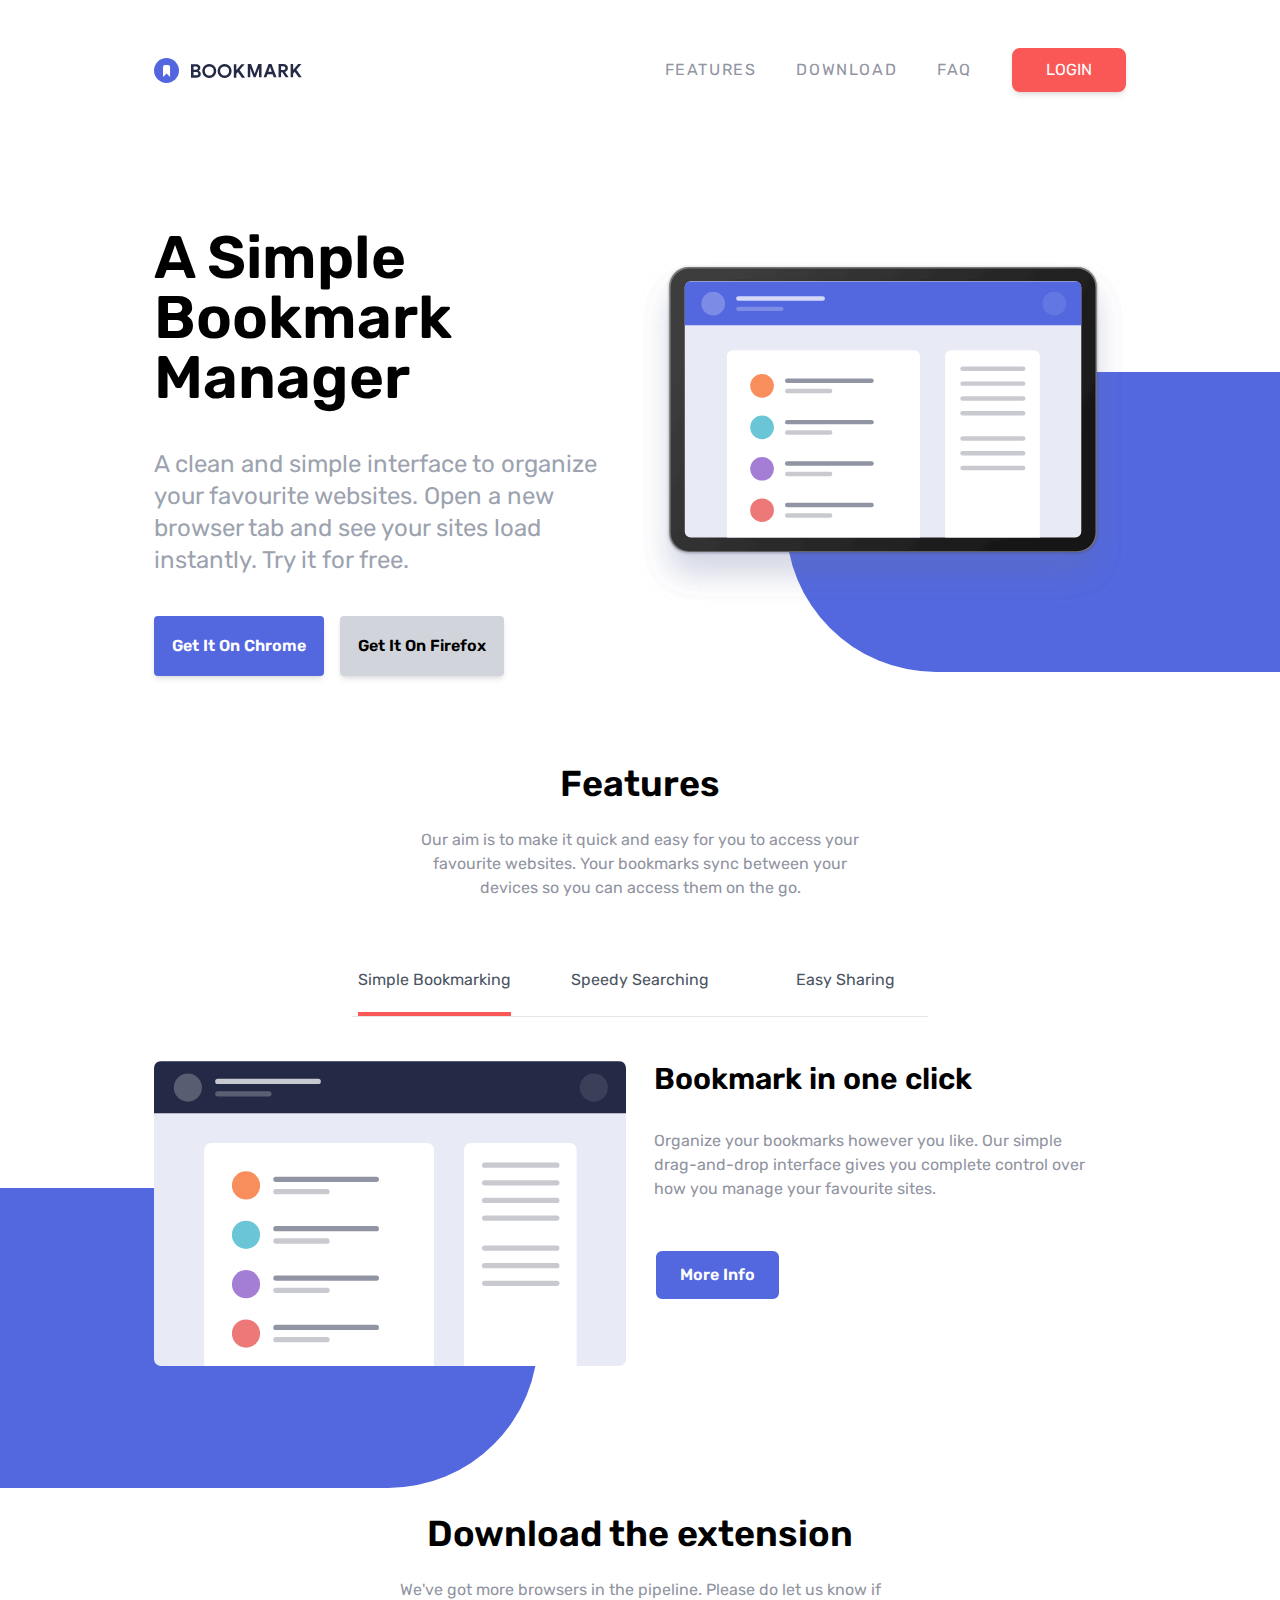
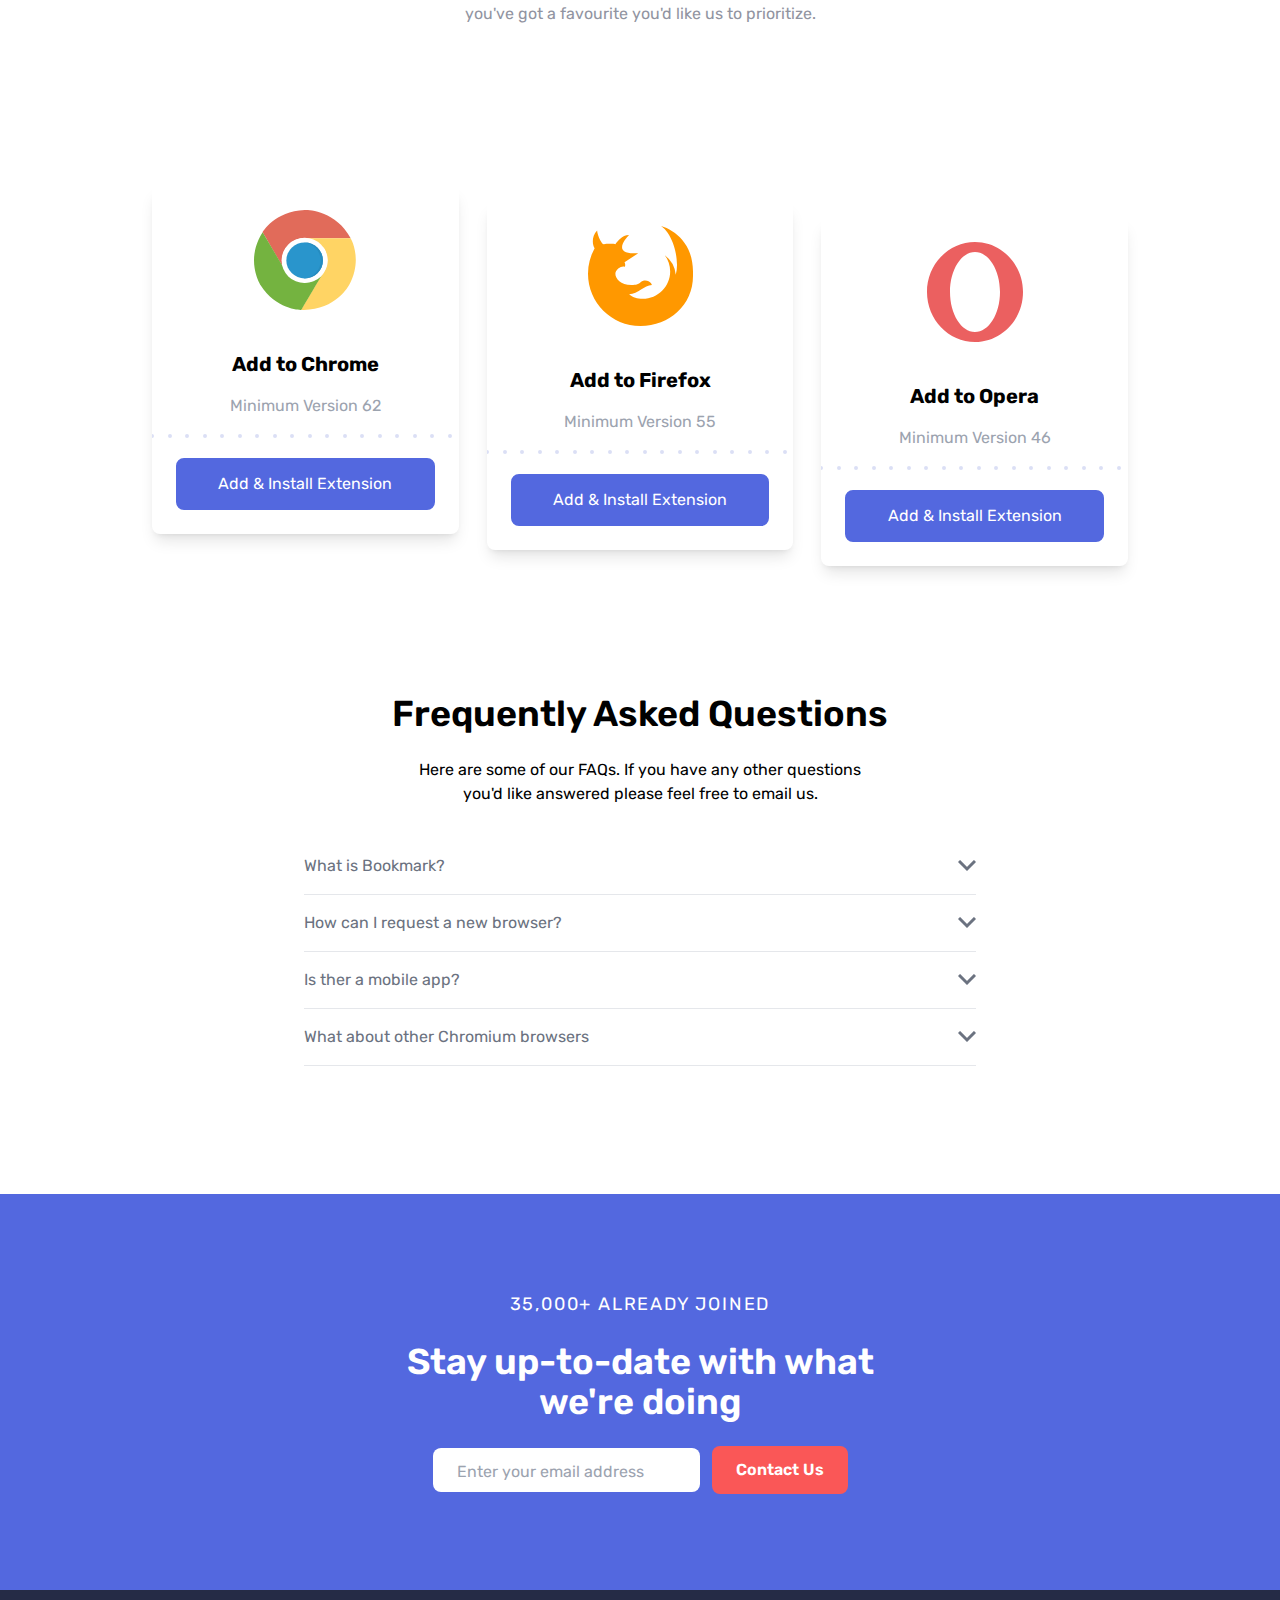
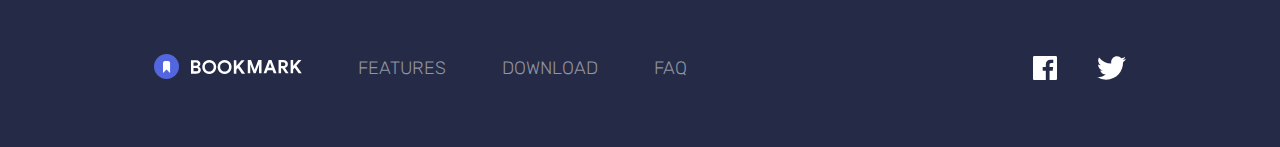
==== index.html @ 9f1658bb "brought in some starter files including images and tailwind config file" ====
<!DOCTYPE html>
<html lang="en" class="scroll-smooth">
  <head>
    <meta charset="UTF-8" />
    <meta http-equiv="X-UA-Compatible" content="IE=edge" />
    <meta name="viewport" content="width=device-width, initial-scale=1.0" />
    <link rel="preconnect" href="https://fonts.googleapis.com" />
    <link rel="preconnect" href="https://fonts.gstatic.com" crossorigin />
    <link
      href="https://fonts.googleapis.com/css2?family=Rubik:wght@400;600;700&display=swap"
      rel="stylesheet"
    />

    <link rel="stylesheet" href="css/style.css" />
    <script src="js/script.js" defer></script>
    <title>Bookmark Website</title>
  </head>
  <body class="overflow-x-hidden">
    <nav class="container relative mx-auto p-6">
      <!-- Flex Container For Nav Items -->
      <div class="flex items-center justify-between space-x-20 my-6">
        <!-- Logo -->
        <div class="z-30">
          <img src="images/logo-bookmark.svg" alt="" id="logo" />
        </div>

        <!-- Menu Items -->
        <div
          class="hidden items-center space-x-10 uppercase text-grayishBlue md:flex"
        >
          <a href="#features" class="tracking-widest hover:text-softRed"
            >Features</a
          >
          <a href="#download" class="tracking-widest hover:text-softRed"
            >Download</a
          >
          <a href="#faq" class="tracking-widest hover:text-softRed">FAQ</a>

          <a
            href="#"
            class="px-8 py-2 text-white bg-softRed border-2 border-softRed rounded-lg shadow-md hover:text-softRed hover:bg-white"
            >Login</a
          >
        </div>
        <!-- Hamburger Button -->
        <button
          id="menu-btn"
          class="z-30 block md:hidden focus:outline-none hamburger"
        >
          <span class="hamburger-top"></span>
          <span class="hamburger-middle"></span>
          <span class="hamburger-bottom"></span>
        </button>
      </div>
      <!-- Mobile Menu -->
      <div
        id="menu"
        class="fixed inset-0 z-20 hidden flex-col items-center self-end w-full h-full m-h-screen px-6 py-1 pt-24 pb-4 tracking-widest text-white uppercase divide-y divide-gray-500 opacity-90 bg-veryDarkBlue"
      >
        <div class="w-full py-3 text-center">
          <a href="#features" class="block hover:text-softRed">Features</a>
        </div>
        <div class="w-full py-3 text-center">
          <a href="#download" class="block hover:text-softRed">Download</a>
        </div>
        <div class="w-full py-3 text-center">
          <a href="#faq" class="block hover:text-softRed">FAQ</a>
        </div>
        <div class="w-full py-3 text-center">
          <a href="#" class="block hover:text-softRed">Login</a>
        </div>
      </div>
    </nav>

    <!-- Hero Section -->
    <section id="hero">
      <!-- Container For Image & Content -->
      <div
        class="container flex flex-col-reverse mx-auto p-6 lg:flex-row lg:mb-0"
      >
        <!-- Content -->
        <div class="flex flex-col space-y-10 lg:mt-16 lg:w-1/2">
          <h1
            class="text-3xl font-semibold text-center lg:text-6xl lg:text-left"
          >
            A Simple Bookmark Manager
          </h1>
          <p
            class="max-w-md mx-auto text-lg text-center text-gray-400 lg:text-2xl lg:text-left lg:mt-0 lg:mx-0"
          >
            A clean and simple interface to organize your favourite websites.
            Open a new browser tab and see your sites load instantly. Try it for
            free.
          </p>

          <!-- Buttons Container -->
          <div
            class="flex items-center justify-center w-full space-x-4 lg:justify-start"
          >
            <a
              href="#"
              class="p-4 text-sm font-semibold text-white bg-softBlue rounded shadow-md border-2 border-softBlue md:text-base hover:bg-white hover:text-softBlue"
              >Get It On Chrome</a
            >
            <a
              href="#"
              class="p-4 text-sm font-semibold text-black bg-gray-300 rounded shadow-md border-2 border-gray-300 md:text-base hover:bg-white hover:text-gray-600"
              >Get It On Firefox</a
            >
          </div>
        </div>

        <!-- Image -->
        <div class="relative mx-auto lg:mx-0 lg:mb-0 lg:w-1/2">
          <div class="bg-hero"></div>
          <img
            src="images/illustration-hero.svg"
            alt=""
            class="relative z-10 lg:top-24 xl:top-0 overflow-x-visible"
          />
        </div>
      </div>
    </section>

    <!-- Features Heading -->
    <section id="features">
      <div class="container mx-auto mt-16 px-6">
        <h2 class="mb-6 text-4xl font-semibold text-center">Features</h2>
        <p class="max-w-md mx-auto text-center text-grayishBlue">
          Our aim is to make it quick and easy for you to access your favourite
          websites. Your bookmarks sync between your devices so you can access
          them on the go.
        </p>
      </div>
    </section>

    <!-- Features Tabs -->
    <section id="tabs">
      <!-- Tabs/Panels Container -->
      <div class="container relative mx-auto my-6 mb-32 mt-12 px-6">
        <div class="bg-tabs"></div>
        <!-- Tabs Flex Container -->
        <div
          class="flex flex-col justify-center max-w-xl mx-auto mb-6 border-b md:space-x-10 md:flex-row"
        >
          <!-- Tab 1 -->
          <div
            class="flex justify-center text-center cursor-pointer text-gray-600 border-b md:border-b-0 hover:text-softRed md:w-1/3 tab"
            data-target="panel-1"
          >
            <div class="py-5 border-b-4 border-softRed" data-target="panel-1">
              Simple Bookmarking
            </div>
          </div>

          <!-- Tab 2 -->
          <div
            class="flex justify-center text-center cursor-pointer text-gray-600 border-b md:border-b-0 hover:text-softRed md:w-1/3 tab"
            data-target="panel-2"
          >
            <div class="py-5" data-target="panel-2">Speedy Searching</div>
          </div>

          <!-- Tab 3 -->
          <div
            class="flex justify-center text-center cursor-pointer text-gray-600 border-b md:border-b-0 hover:text-softRed md:w-1/3 tab"
            data-target="panel-3"
          >
            <div class="py-5" data-target="panel-3">Easy Sharing</div>
          </div>
        </div>

        <!-- Tab Panels -->
        <div id="panels" class="container mx-auto">
          <!-- Panel 1 -->
          <div
            class="flex flex-col py-5 md:flex-row md:space-x-7 panel panel-1"
          >
            <!-- Panel Image -->
            <div class="flex justify-center md:w-1/2">
              <img
                src="images/illustration-features-tab-1.svg"
                alt=""
                class="relative z-10"
              />
            </div>
            <!-- Panel Content -->
            <div class="flex flex-col space-y-8 md:w-1/2">
              <h3
                class="mt-32 text-3xl font-semibold text-center md:mt-0 md:text-left"
              >
                Bookmark in one click
              </h3>
              <p class="max-w-md text-center text-grayishBlue md:text-left">
                Organize your bookmarks however you like. Our simple
                drag-and-drop interface gives you complete control over how you
                manage your favourite sites.
              </p>
              <div class="mx-auto md:mx-0">
                <a
                  href="#"
                  class="px-6 py-3 mt-4 font-semibold text-white border-2 border-white rounded-lg md:inline-flex bg-softBlue hover:bg-white hover:text-softBlue hover:border-softBlue hover:border-2"
                  >More Info</a
                >
              </div>
            </div>
          </div>

          <!-- Panel 2 -->
          <div
            class="flex flex-col hidden py-5 md:flex-row md:space-x-7 panel panel-2"
          >
            <!-- Panel Image -->
            <div class="flex justify-center md:w-1/2">
              <img
                src="images/illustration-features-tab-2.svg"
                alt=""
                class="relative z-10"
              />
            </div>
            <!-- Panel Content -->
            <div class="flex flex-col space-y-8 md:w-1/2">
              <h3
                class="mt-14 text-3xl font-semibold text-center md:mt-0 md:text-left"
              >
                Intelligent search
              </h3>
              <p class="max-w-md text-center text-grayishBlue md:text-left">
                Our powerful search feature will help you find saved sites in no
                time at all. No need to trawl through all of your bookmarks.
              </p>
              <div class="mx-auto md:mx-0">
                <a
                  href="#"
                  class="px-6 py-3 mt-4 font-semibold text-white border-2 border-white rounded-lg md:inline-flex bg-softBlue hover:bg-white hover:text-softBlue hover:border-softBlue hover:border-2"
                  >More Info</a
                >
              </div>
            </div>
          </div>

          <!-- Panel 3 -->
          <div
            class="flex flex-col hidden py-5 md:flex-row md:space-x-7 panel panel-3"
          >
            <!-- Panel Image -->
            <div class="flex justify-center md:w-1/2">
              <img
                src="images/illustration-features-tab-3.svg"
                alt=""
                class="relative z-10"
              />
            </div>
            <!-- Panel Content -->
            <div class="flex flex-col space-y-8 md:w-1/2">
              <h3
                class="mt-14 text-3xl font-semibold text-center md:mt-0 md:text-left"
              >
                Share your bookmarks
              </h3>
              <p class="max-w-md text-center text-grayishBlue md:text-left">
                Easily share your bookmarks and collections with others. Create
                a shareable a link that you can send at the click of a button.
              </p>
              <div class="mx-auto md:mx-0">
                <a
                  href="#"
                  class="px-6 py-3 mt-4 font-semibold text-white border-2 border-white rounded-lg md:inline-flex bg-softBlue hover:bg-white hover:text-softBlue hover:border-softBlue hover:border-2"
                  >More Info</a
                >
              </div>
            </div>
          </div>
        </div>
      </div>
    </section>

    <!-- Download Heading -->
    <section id="download">
      <div class="container mx-auto px-6">
        <h2 class="mb-6 text-3xl font-semibold text-center md:text-4xl">
          Download the extension
        </h2>
        <p class="max-w-lg mx-auto text-center text-grayishBlue">
          We've got more browsers in the pipeline. Please do let us know if
          you've got a favourite you'd like us to prioritize.
        </p>
      </div>
    </section>

    <!-- Download Boxes -->
    <section id="download-boxes" class="py-32">
      <!-- Boxes Container -->
      <div
        class="relative flex flex-col items-center max-w-5xl mx-auto space-y-10 px-10 md:px-6 md:space-y-0 md:space-x-7 md:flex-row"
      >
        <!-- Box 1 -->
        <div
          class="flex flex-col w-full py-6 space-y-4 text-center rounded-lg shadow-lg md:w-1/3"
        >
          <!-- Image -->
          <div class="flex justify-center">
            <img src="images/logo-chrome.svg" alt="" />
          </div>
          <!-- Text -->
          <h5 class="pt-6 text-xl font-bold">Add to Chrome</h5>
          <p class="text-gray-400">Minimum Version 62</p>

          <!-- Dots -->
          <div class="bg-dots bg-repeat-x px-6 pt-6 capitalize">
            <a
              href="#"
              class="block w-full py-3 text-white duration-200 border-2 rounded-lg bg-softBlue hover:text-softBlue hover:bg-white border-softBlue"
              >Add & Install Extension</a
            >
          </div>
        </div>

        <!-- Box 2 -->
        <div class="w-full md:w-1/3">
          <div
            class="flex flex-col w-full py-6 space-y-4 text-center rounded-lg shadow-lg md:mt-8"
          >
            <!-- Image -->
            <div class="flex justify-center">
              <img src="images/logo-firefox.svg" alt="" />
            </div>
            <!-- Text -->
            <h5 class="pt-6 text-xl font-bold">Add to Firefox</h5>
            <p class="text-gray-400">Minimum Version 55</p>

            <!-- Dots -->
            <div class="bg-dots bg-repeat-x px-6 pt-6 capitalize">
              <a
                href="#"
                class="block w-full py-3 text-white duration-200 border-2 rounded-lg bg-softBlue hover:text-softBlue hover:bg-white border-softBlue"
                >Add & Install Extension</a
              >
            </div>
          </div>
        </div>

        <!-- Box 3 -->
        <div class="w-full md:w-1/3">
          <div
            class="flex flex-col w-full py-6 space-y-4 text-center rounded-lg shadow-lg md:mt-16"
          >
            <!-- Image -->
            <div class="flex justify-center">
              <img src="images/logo-opera.svg" alt="" />
            </div>
            <!-- Text -->
            <h5 class="pt-6 text-xl font-bold">Add to Opera</h5>
            <p class="text-gray-400">Minimum Version 46</p>

            <!-- Dots -->
            <div class="bg-dots bg-repeat-x px-6 pt-6 capitalize">
              <a
                href="#"
                class="block w-full py-3 text-white duration-200 border-2 rounded-lg bg-softBlue hover:text-softBlue hover:bg-white border-softBlue"
                >Add & Install Extension</a
              >
            </div>
          </div>
        </div>
      </div>
    </section>

    <!-- FAQ Heading -->
    <section id="faq">
      <div class="container mx-auto">
        <h2 class="mb-6 text-3xl font-semibold text-center md:text-4xl">
          Frequently Asked Questions
        </h2>
        <p class="max-w-lg px-6 mx-auto text-center text-graishBlue">
          Here are some of our FAQs. If you have any other questions you'd like
          answered please feel free to email us.
        </p>
      </div>
    </section>

    <!-- FAQ Accordion -->
    <section id="faq-accordion">
      <!-- Main Container -->
      <div class="container mx-auto px-6 mb-32">
        <!-- Accordion Container -->
        <div class="max-w-2xl m-8 mx-auto overflow-hidden">
          <!-- Tab 1 -->
          <div class="py-1 border-b outline-none group" tabindex="1">
            <!-- Tab Flex Container -->
            <div
              class="flex items-center justify-between py-3 text-gray-500 transition duration-500 cursor-pointer group ease"
            >
              <!-- Tab Title -->
              <div
                class="transition duration-500 ease group-hover:text-red-500"
              >
                What is Bookmark?
              </div>
              <!-- Arrow -->
              <div
                class="transition duration-500 ease group-focus:-rotate-180 group-focus:text-red-500"
              >
                <svg xmlns="http://www.w3.org/2000/svg" width="18" height="12">
                  <path
                    fill="none"
                    stroke="currentColor"
                    stroke-width="3"
                    d="M1 1l8 8 8-8"
                  />
                </svg>
              </div>
            </div>

            <!-- Tab Inner Content -->
            <div
              class="overflow-hidden transition duration-500 group-focus:max-h-screen max-h-0 ease"
            >
              <p class="py-2 text-justify text-gray-400">
                Lorem ipsum dolor sit amet consectetur adipisicing elit. Fugiat,
                repellat amet doloribus consequuntur eos similique provident
                tempora voluptates iure quia fuga dicta voluptatibus culpa
                mollitia recusandae delectus id suscipit labore?
              </p>
            </div>
          </div>

          <!-- Tab 2 -->
          <div class="py-1 border-b outline-none group" tabindex="2">
            <!-- Tab Flex Container -->
            <div
              class="flex items-center justify-between py-3 text-gray-500 transition duration-500 cursor-pointer group ease"
            >
              <!-- Tab Title -->
              <div
                class="transition duration-500 ease group-hover:text-red-500"
              >
                How can I request a new browser?
              </div>
              <!-- Arrow -->
              <div
                class="transition duration-500 ease group-focus:-rotate-180 group-focus:text-red-500"
              >
                <svg xmlns="http://www.w3.org/2000/svg" width="18" height="12">
                  <path
                    fill="none"
                    stroke="currentColor"
                    stroke-width="3"
                    d="M1 1l8 8 8-8"
                  />
                </svg>
              </div>
            </div>

            <!-- Tab Inner Content -->
            <div
              class="overflow-hidden transition duration-500 group-focus:max-h-screen max-h-0 ease"
            >
              <p class="py-2 text-justify text-gray-400">
                Lorem ipsum dolor sit amet consectetur adipisicing elit. Fugiat,
                repellat amet doloribus consequuntur eos similique provident
                tempora voluptates iure quia fuga dicta voluptatibus culpa
                mollitia recusandae delectus id suscipit labore?
              </p>
            </div>
          </div>

          <!-- Tab 3 -->
          <div class="py-1 border-b outline-none group" tabindex="3">
            <!-- Tab Flex Container -->
            <div
              class="flex items-center justify-between py-3 text-gray-500 transition duration-500 cursor-pointer group ease"
            >
              <!-- Tab Title -->
              <div
                class="transition duration-500 ease group-hover:text-red-500"
              >
                Is ther a mobile app?
              </div>
              <!-- Arrow -->
              <div
                class="transition duration-500 ease group-focus:-rotate-180 group-focus:text-red-500"
              >
                <svg xmlns="http://www.w3.org/2000/svg" width="18" height="12">
                  <path
                    fill="none"
                    stroke="currentColor"
                    stroke-width="3"
                    d="M1 1l8 8 8-8"
                  />
                </svg>
              </div>
            </div>

            <!-- Tab Inner Content -->
            <div
              class="overflow-hidden transition duration-500 group-focus:max-h-screen max-h-0 ease"
            >
              <p class="py-2 text-justify text-gray-400">
                Lorem ipsum dolor sit amet consectetur adipisicing elit. Fugiat,
                repellat amet doloribus consequuntur eos similique provident
                tempora voluptates iure quia fuga dicta voluptatibus culpa
                mollitia recusandae delectus id suscipit labore?
              </p>
            </div>
          </div>

          <!-- Tab 4 -->
          <div class="py-1 border-b outline-none group" tabindex="4">
            <!-- Tab Flex Container -->
            <div
              class="flex items-center justify-between py-3 text-gray-500 transition duration-500 cursor-pointer group ease"
            >
              <!-- Tab Title -->
              <div
                class="transition duration-500 ease group-hover:text-red-500"
              >
                What about other Chromium browsers
              </div>
              <!-- Arrow -->
              <div
                class="transition duration-500 ease group-focus:-rotate-180 group-focus:text-red-500"
              >
                <svg xmlns="http://www.w3.org/2000/svg" width="18" height="12">
                  <path
                    fill="none"
                    stroke="currentColor"
                    stroke-width="3"
                    d="M1 1l8 8 8-8"
                  />
                </svg>
              </div>
            </div>

            <!-- Tab Inner Content -->
            <div
              class="overflow-hidden transition duration-500 group-focus:max-h-screen max-h-0 ease"
            >
              <p class="py-2 text-justify text-gray-400">
                Lorem ipsum dolor sit amet consectetur adipisicing elit. Fugiat,
                repellat amet doloribus consequuntur eos similique provident
                tempora voluptates iure quia fuga dicta voluptatibus culpa
                mollitia recusandae delectus id suscipit labore?
              </p>
            </div>
          </div>
        </div>
      </div>
    </section>

    <!-- Newsletter Section -->
    <section id="newsletter" class="bg-softBlue">
      <!-- Main Container -->
      <div class="max-w-lg mx-auto py-24">
        <p
          class="mb-6 text-lg tracking-widest text-center text-white uppercase"
        >
          35,000+ Already Joined
        </p>
        <h2
          class="px-3 mb-6 text-3xl font-semibold text-center text-white md:text-4xl"
        >
          Stay up-to-date with what we're doing
        </h2>

        <!-- Form -->
        <form
          class="flex flex-col items-start justify-center max-w-2xl mx-auto space-y-6 text-base px-6 md:flex-row md:space-y-0 md:space-x-4 md:px-0"
        >
          <!-- Input & Button Container -->
          <div
            class="flex flex-col justify-between items-center mx-auto md:flex-row md:mx-0"
          >
            <input
              type="text"
              class="flex-1 px-6 pt-3 pb-2 mb-4 rounded-lg border-1 border-white focus:outline-none md:mr-3 md:mb-0"
              placeholder="Enter your email address"
            />

            <input
              type="submit"
              class="inline-flex px-6 py-3 font-semibold text-center text-white duration-200 transform rounded-lg cursor-pointer focus:outline-none bg-softRed hover:opacity-90"
              value="Contact Us"
            />
          </div>
        </form>
      </div>
    </section>

    <!-- Footer -->
    <footer class="py-16 bg-veryDarkBlue">
      <!-- Footer Flex Container -->
      <div
        class="container flex flex-col items-center justify-between mx-auto space-y-16 px-6 md:flex-row md:space-y-0"
      >
        <!-- Logo/Menu Container -->
        <div
          class="flex flex-col items-center justify-between space-y-8 text-lg font-light md:flex-row md:space-y-0 md:space-x-14 text-grayishBlue"
        >
          <img src="images/logo-bookmark-footer.svg" alt="" class="mb-1" />

          <a href="#features" class="uppercase hover:text-softRed">Features</a>
          <a href="#download" class="uppercase hover:text-softRed">Download</a>
          <a href="#faq" class="uppercase hover:text-softRed">FAQ</a>
        </div>

        <!-- Social Container -->
        <div class="flex space-x-10">
          <a href="#">
            <img src="images/icon-facebook.svg" alt="" class="h-6 ficon" />
          </a>
          <a href="#">
            <img src="images/icon-twitter.svg" alt="" class="h-6 ficon" />
          </a>
        </div>
      </div>
    </footer>
  </body>
</html>
---- css/style.css ----
/*
! tailwindcss v3.0.24 | MIT License | https://tailwindcss.com
*/

/*
1. Prevent padding and border from affecting element width. (https://github.com/mozdevs/cssremedy/issues/4)
2. Allow adding a border to an element by just adding a border-width. (https://github.com/tailwindcss/tailwindcss/pull/116)
*/

*,
::before,
::after {
  box-sizing: border-box;
  /* 1 */
  border-width: 0;
  /* 2 */
  border-style: solid;
  /* 2 */
  border-color: #e5e7eb;
  /* 2 */
}

::before,
::after {
  --tw-content: '';
}

/*
1. Use a consistent sensible line-height in all browsers.
2. Prevent adjustments of font size after orientation changes in iOS.
3. Use a more readable tab size.
4. Use the user's configured `sans` font-family by default.
*/

html {
  line-height: 1.5;
  /* 1 */
  -webkit-text-size-adjust: 100%;
  /* 2 */
  -moz-tab-size: 4;
  /* 3 */
  -o-tab-size: 4;
     tab-size: 4;
  /* 3 */
  font-family: Rubik, sans-serif;
  /* 4 */
}

/*
1. Remove the margin in all browsers.
2. Inherit line-height from `html` so users can set them as a class directly on the `html` element.
*/

body {
  margin: 0;
  /* 1 */
  line-height: inherit;
  /* 2 */
}

/*
1. Add the correct height in Firefox.
2. Correct the inheritance of border color in Firefox. (https://bugzilla.mozilla.org/show_bug.cgi?id=190655)
3. Ensure horizontal rules are visible by default.
*/

hr {
  height: 0;
  /* 1 */
  color: inherit;
  /* 2 */
  border-top-width: 1px;
  /* 3 */
}

/*
Add the correct text decoration in Chrome, Edge, and Safari.
*/

abbr:where([title]) {
  -webkit-text-decoration: underline dotted;
          text-decoration: underline dotted;
}

/*
Remove the default font size and weight for headings.
*/

h1,
h2,
h3,
h4,
h5,
h6 {
  font-size: inherit;
  font-weight: inherit;
}

/*
Reset links to optimize for opt-in styling instead of opt-out.
*/

a {
  color: inherit;
  text-decoration: inherit;
}

/*
Add the correct font weight in Edge and Safari.
*/

b,
strong {
  font-weight: bolder;
}

/*
1. Use the user's configured `mono` font family by default.
2. Correct the odd `em` font sizing in all browsers.
*/

code,
kbd,
samp,
pre {
  font-family: ui-monospace, SFMono-Regular, Menlo, Monaco, Consolas, "Liberation Mono", "Courier New", monospace;
  /* 1 */
  font-size: 1em;
  /* 2 */
}

/*
Add the correct font size in all browsers.
*/

small {
  font-size: 80%;
}

/*
Prevent `sub` and `sup` elements from affecting the line height in all browsers.
*/

sub,
sup {
  font-size: 75%;
  line-height: 0;
  position: relative;
  vertical-align: baseline;
}

sub {
  bottom: -0.25em;
}

sup {
  top: -0.5em;
}

/*
1. Remove text indentation from table contents in Chrome and Safari. (https://bugs.chromium.org/p/chromium/issues/detail?id=999088, https://bugs.webkit.org/show_bug.cgi?id=201297)
2. Correct table border color inheritance in all Chrome and Safari. (https://bugs.chromium.org/p/chromium/issues/detail?id=935729, https://bugs.webkit.org/show_bug.cgi?id=195016)
3. Remove gaps between table borders by default.
*/

table {
  text-indent: 0;
  /* 1 */
  border-color: inherit;
  /* 2 */
  border-collapse: collapse;
  /* 3 */
}

/*
1. Change the font styles in all browsers.
2. Remove the margin in Firefox and Safari.
3. Remove default padding in all browsers.
*/

button,
input,
optgroup,
select,
textarea {
  font-family: inherit;
  /* 1 */
  font-size: 100%;
  /* 1 */
  line-height: inherit;
  /* 1 */
  color: inherit;
  /* 1 */
  margin: 0;
  /* 2 */
  padding: 0;
  /* 3 */
}

/*
Remove the inheritance of text transform in Edge and Firefox.
*/

button,
select {
  text-transform: none;
}

/*
1. Correct the inability to style clickable types in iOS and Safari.
2. Remove default button styles.
*/

button,
[type='button'],
[type='reset'],
[type='submit'] {
  -webkit-appearance: button;
  /* 1 */
  background-color: transparent;
  /* 2 */
  background-image: none;
  /* 2 */
}

/*
Use the modern Firefox focus style for all focusable elements.
*/

:-moz-focusring {
  outline: auto;
}

/*
Remove the additional `:invalid` styles in Firefox. (https://github.com/mozilla/gecko-dev/blob/2f9eacd9d3d995c937b4251a5557d95d494c9be1/layout/style/res/forms.css#L728-L737)
*/

:-moz-ui-invalid {
  box-shadow: none;
}

/*
Add the correct vertical alignment in Chrome and Firefox.
*/

progress {
  vertical-align: baseline;
}

/*
Correct the cursor style of increment and decrement buttons in Safari.
*/

::-webkit-inner-spin-button,
::-webkit-outer-spin-button {
  height: auto;
}

/*
1. Correct the odd appearance in Chrome and Safari.
2. Correct the outline style in Safari.
*/

[type='search'] {
  -webkit-appearance: textfield;
  /* 1 */
  outline-offset: -2px;
  /* 2 */
}

/*
Remove the inner padding in Chrome and Safari on macOS.
*/

::-webkit-search-decoration {
  -webkit-appearance: none;
}

/*
1. Correct the inability to style clickable types in iOS and Safari.
2. Change font properties to `inherit` in Safari.
*/

::-webkit-file-upload-button {
  -webkit-appearance: button;
  /* 1 */
  font: inherit;
  /* 2 */
}

/*
Add the correct display in Chrome and Safari.
*/

summary {
  display: list-item;
}

/*
Removes the default spacing and border for appropriate elements.
*/

blockquote,
dl,
dd,
h1,
h2,
h3,
h4,
h5,
h6,
hr,
figure,
p,
pre {
  margin: 0;
}

fieldset {
  margin: 0;
  padding: 0;
}

legend {
  padding: 0;
}

ol,
ul,
menu {
  list-style: none;
  margin: 0;
  padding: 0;
}

/*
Prevent resizing textareas horizontally by default.
*/

textarea {
  resize: vertical;
}

/*
1. Reset the default placeholder opacity in Firefox. (https://github.com/tailwindlabs/tailwindcss/issues/3300)
2. Set the default placeholder color to the user's configured gray 400 color.
*/

input::-moz-placeholder, textarea::-moz-placeholder {
  opacity: 1;
  /* 1 */
  color: #9ca3af;
  /* 2 */
}

input:-ms-input-placeholder, textarea:-ms-input-placeholder {
  opacity: 1;
  /* 1 */
  color: #9ca3af;
  /* 2 */
}

input::placeholder,
textarea::placeholder {
  opacity: 1;
  /* 1 */
  color: #9ca3af;
  /* 2 */
}

/*
Set the default cursor for buttons.
*/

button,
[role="button"] {
  cursor: pointer;
}

/*
Make sure disabled buttons don't get the pointer cursor.
*/

:disabled {
  cursor: default;
}

/*
1. Make replaced elements `display: block` by default. (https://github.com/mozdevs/cssremedy/issues/14)
2. Add `vertical-align: middle` to align replaced elements more sensibly by default. (https://github.com/jensimmons/cssremedy/issues/14#issuecomment-634934210)
   This can trigger a poorly considered lint error in some tools but is included by design.
*/

img,
svg,
video,
canvas,
audio,
iframe,
embed,
object {
  display: block;
  /* 1 */
  vertical-align: middle;
  /* 2 */
}

/*
Constrain images and videos to the parent width and preserve their intrinsic aspect ratio. (https://github.com/mozdevs/cssremedy/issues/14)
*/

img,
video {
  max-width: 100%;
  height: auto;
}

/*
Ensure the default browser behavior of the `hidden` attribute.
*/

[hidden] {
  display: none;
}

*, ::before, ::after {
  --tw-translate-x: 0;
  --tw-translate-y: 0;
  --tw-rotate: 0;
  --tw-skew-x: 0;
  --tw-skew-y: 0;
  --tw-scale-x: 1;
  --tw-scale-y: 1;
  --tw-pan-x:  ;
  --tw-pan-y:  ;
  --tw-pinch-zoom:  ;
  --tw-scroll-snap-strictness: proximity;
  --tw-ordinal:  ;
  --tw-slashed-zero:  ;
  --tw-numeric-figure:  ;
  --tw-numeric-spacing:  ;
  --tw-numeric-fraction:  ;
  --tw-ring-inset:  ;
  --tw-ring-offset-width: 0px;
  --tw-ring-offset-color: #fff;
  --tw-ring-color: rgb(59 130 246 / 0.5);
  --tw-ring-offset-shadow: 0 0 #0000;
  --tw-ring-shadow: 0 0 #0000;
  --tw-shadow: 0 0 #0000;
  --tw-shadow-colored: 0 0 #0000;
  --tw-blur:  ;
  --tw-brightness:  ;
  --tw-contrast:  ;
  --tw-grayscale:  ;
  --tw-hue-rotate:  ;
  --tw-invert:  ;
  --tw-saturate:  ;
  --tw-sepia:  ;
  --tw-drop-shadow:  ;
  --tw-backdrop-blur:  ;
  --tw-backdrop-brightness:  ;
  --tw-backdrop-contrast:  ;
  --tw-backdrop-grayscale:  ;
  --tw-backdrop-hue-rotate:  ;
  --tw-backdrop-invert:  ;
  --tw-backdrop-opacity:  ;
  --tw-backdrop-saturate:  ;
  --tw-backdrop-sepia:  ;
}

.container {
  width: 100%;
}

@media (min-width: 480px) {
  .container {
    max-width: 480px;
  }
}

@media (min-width: 768px) {
  .container {
    max-width: 768px;
  }
}

@media (min-width: 1020px) {
  .container {
    max-width: 1020px;
  }
}

@media (min-width: 1440px) {
  .container {
    max-width: 1440px;
  }
}

.fixed {
  position: fixed;
}

.relative {
  position: relative;
}

.inset-0 {
  top: 0px;
  right: 0px;
  bottom: 0px;
  left: 0px;
}

.z-30 {
  z-index: 30;
}

.z-20 {
  z-index: 20;
}

.z-10 {
  z-index: 10;
}

.m-8 {
  margin: 2rem;
}

.mx-auto {
  margin-left: auto;
  margin-right: auto;
}

.my-6 {
  margin-top: 1.5rem;
  margin-bottom: 1.5rem;
}

.mt-16 {
  margin-top: 4rem;
}

.mb-6 {
  margin-bottom: 1.5rem;
}

.mb-32 {
  margin-bottom: 8rem;
}

.mt-12 {
  margin-top: 3rem;
}

.mt-32 {
  margin-top: 8rem;
}

.mt-4 {
  margin-top: 1rem;
}

.mt-14 {
  margin-top: 3.5rem;
}

.mb-4 {
  margin-bottom: 1rem;
}

.mb-1 {
  margin-bottom: 0.25rem;
}

.block {
  display: block;
}

.flex {
  display: flex;
}

.inline-flex {
  display: inline-flex;
}

.hidden {
  display: none;
}

.h-full {
  height: 100%;
}

.h-6 {
  height: 1.5rem;
}

.max-h-0 {
  max-height: 0px;
}

.w-full {
  width: 100%;
}

.max-w-md {
  max-width: 28rem;
}

.max-w-xl {
  max-width: 36rem;
}

.max-w-lg {
  max-width: 32rem;
}

.max-w-5xl {
  max-width: 64rem;
}

.max-w-2xl {
  max-width: 42rem;
}

.flex-1 {
  flex: 1 1 0%;
}

.transform {
  transform: translate(var(--tw-translate-x), var(--tw-translate-y)) rotate(var(--tw-rotate)) skewX(var(--tw-skew-x)) skewY(var(--tw-skew-y)) scaleX(var(--tw-scale-x)) scaleY(var(--tw-scale-y));
}

.cursor-pointer {
  cursor: pointer;
}

.flex-col {
  flex-direction: column;
}

.flex-col-reverse {
  flex-direction: column-reverse;
}

.items-start {
  align-items: flex-start;
}

.items-center {
  align-items: center;
}

.justify-center {
  justify-content: center;
}

.justify-between {
  justify-content: space-between;
}

.space-x-20 > :not([hidden]) ~ :not([hidden]) {
  --tw-space-x-reverse: 0;
  margin-right: calc(5rem * var(--tw-space-x-reverse));
  margin-left: calc(5rem * calc(1 - var(--tw-space-x-reverse)));
}

.space-x-10 > :not([hidden]) ~ :not([hidden]) {
  --tw-space-x-reverse: 0;
  margin-right: calc(2.5rem * var(--tw-space-x-reverse));
  margin-left: calc(2.5rem * calc(1 - var(--tw-space-x-reverse)));
}

.space-y-10 > :not([hidden]) ~ :not([hidden]) {
  --tw-space-y-reverse: 0;
  margin-top: calc(2.5rem * calc(1 - var(--tw-space-y-reverse)));
  margin-bottom: calc(2.5rem * var(--tw-space-y-reverse));
}

.space-x-4 > :not([hidden]) ~ :not([hidden]) {
  --tw-space-x-reverse: 0;
  margin-right: calc(1rem * var(--tw-space-x-reverse));
  margin-left: calc(1rem * calc(1 - var(--tw-space-x-reverse)));
}

.space-y-8 > :not([hidden]) ~ :not([hidden]) {
  --tw-space-y-reverse: 0;
  margin-top: calc(2rem * calc(1 - var(--tw-space-y-reverse)));
  margin-bottom: calc(2rem * var(--tw-space-y-reverse));
}

.space-y-4 > :not([hidden]) ~ :not([hidden]) {
  --tw-space-y-reverse: 0;
  margin-top: calc(1rem * calc(1 - var(--tw-space-y-reverse)));
  margin-bottom: calc(1rem * var(--tw-space-y-reverse));
}

.space-y-6 > :not([hidden]) ~ :not([hidden]) {
  --tw-space-y-reverse: 0;
  margin-top: calc(1.5rem * calc(1 - var(--tw-space-y-reverse)));
  margin-bottom: calc(1.5rem * var(--tw-space-y-reverse));
}

.space-y-16 > :not([hidden]) ~ :not([hidden]) {
  --tw-space-y-reverse: 0;
  margin-top: calc(4rem * calc(1 - var(--tw-space-y-reverse)));
  margin-bottom: calc(4rem * var(--tw-space-y-reverse));
}

.divide-y > :not([hidden]) ~ :not([hidden]) {
  --tw-divide-y-reverse: 0;
  border-top-width: calc(1px * calc(1 - var(--tw-divide-y-reverse)));
  border-bottom-width: calc(1px * var(--tw-divide-y-reverse));
}

.divide-gray-500 > :not([hidden]) ~ :not([hidden]) {
  --tw-divide-opacity: 1;
  border-color: rgb(107 114 128 / var(--tw-divide-opacity));
}

.self-end {
  align-self: flex-end;
}

.overflow-hidden {
  overflow: hidden;
}

.overflow-x-hidden {
  overflow-x: hidden;
}

.overflow-x-visible {
  overflow-x: visible;
}

.scroll-smooth {
  scroll-behavior: smooth;
}

.rounded-lg {
  border-radius: 0.5rem;
}

.rounded {
  border-radius: 0.25rem;
}

.border-2 {
  border-width: 2px;
}

.border-b {
  border-bottom-width: 1px;
}

.border-b-4 {
  border-bottom-width: 4px;
}

.border-softRed {
  --tw-border-opacity: 1;
  border-color: hsl(0 94% 66% / var(--tw-border-opacity));
}

.border-softBlue {
  --tw-border-opacity: 1;
  border-color: hsl(231 69% 60% / var(--tw-border-opacity));
}

.border-gray-300 {
  --tw-border-opacity: 1;
  border-color: rgb(209 213 219 / var(--tw-border-opacity));
}

.border-white {
  --tw-border-opacity: 1;
  border-color: rgb(255 255 255 / var(--tw-border-opacity));
}

.bg-softRed {
  --tw-bg-opacity: 1;
  background-color: hsl(0 94% 66% / var(--tw-bg-opacity));
}

.bg-veryDarkBlue {
  --tw-bg-opacity: 1;
  background-color: hsl(229 31% 21% / var(--tw-bg-opacity));
}

.bg-softBlue {
  --tw-bg-opacity: 1;
  background-color: hsl(231 69% 60% / var(--tw-bg-opacity));
}

.bg-gray-300 {
  --tw-bg-opacity: 1;
  background-color: rgb(209 213 219 / var(--tw-bg-opacity));
}

.bg-dots {
  background-image: url('../images/bg-dots.svg');
}

.bg-repeat-x {
  background-repeat: repeat-x;
}

.p-6 {
  padding: 1.5rem;
}

.p-4 {
  padding: 1rem;
}

.px-8 {
  padding-left: 2rem;
  padding-right: 2rem;
}

.py-2 {
  padding-top: 0.5rem;
  padding-bottom: 0.5rem;
}

.px-6 {
  padding-left: 1.5rem;
  padding-right: 1.5rem;
}

.py-1 {
  padding-top: 0.25rem;
  padding-bottom: 0.25rem;
}

.py-3 {
  padding-top: 0.75rem;
  padding-bottom: 0.75rem;
}

.py-5 {
  padding-top: 1.25rem;
  padding-bottom: 1.25rem;
}

.py-32 {
  padding-top: 8rem;
  padding-bottom: 8rem;
}

.px-10 {
  padding-left: 2.5rem;
  padding-right: 2.5rem;
}

.py-6 {
  padding-top: 1.5rem;
  padding-bottom: 1.5rem;
}

.py-24 {
  padding-top: 6rem;
  padding-bottom: 6rem;
}

.px-3 {
  padding-left: 0.75rem;
  padding-right: 0.75rem;
}

.py-16 {
  padding-top: 4rem;
  padding-bottom: 4rem;
}

.pt-24 {
  padding-top: 6rem;
}

.pb-4 {
  padding-bottom: 1rem;
}

.pt-6 {
  padding-top: 1.5rem;
}

.pt-3 {
  padding-top: 0.75rem;
}

.pb-2 {
  padding-bottom: 0.5rem;
}

.text-center {
  text-align: center;
}

.text-justify {
  text-align: justify;
}

.text-3xl {
  font-size: 1.875rem;
  line-height: 2.25rem;
}

.text-lg {
  font-size: 1.125rem;
  line-height: 1.75rem;
}

.text-sm {
  font-size: 0.875rem;
  line-height: 1.25rem;
}

.text-4xl {
  font-size: 2.25rem;
  line-height: 2.5rem;
}

.text-xl {
  font-size: 1.25rem;
  line-height: 1.75rem;
}

.text-base {
  font-size: 1rem;
  line-height: 1.5rem;
}

.font-semibold {
  font-weight: 600;
}

.font-bold {
  font-weight: 700;
}

.font-light {
  font-weight: 300;
}

.uppercase {
  text-transform: uppercase;
}

.capitalize {
  text-transform: capitalize;
}

.tracking-widest {
  letter-spacing: 0.1em;
}

.text-grayishBlue {
  --tw-text-opacity: 1;
  color: hsl(229 8% 60% / var(--tw-text-opacity));
}

.text-white {
  --tw-text-opacity: 1;
  color: rgb(255 255 255 / var(--tw-text-opacity));
}

.text-gray-400 {
  --tw-text-opacity: 1;
  color: rgb(156 163 175 / var(--tw-text-opacity));
}

.text-black {
  --tw-text-opacity: 1;
  color: rgb(0 0 0 / var(--tw-text-opacity));
}

.text-gray-600 {
  --tw-text-opacity: 1;
  color: rgb(75 85 99 / var(--tw-text-opacity));
}

.text-gray-500 {
  --tw-text-opacity: 1;
  color: rgb(107 114 128 / var(--tw-text-opacity));
}

.opacity-90 {
  opacity: 0.9;
}

.shadow-md {
  --tw-shadow: 0 4px 6px -1px rgb(0 0 0 / 0.1), 0 2px 4px -2px rgb(0 0 0 / 0.1);
  --tw-shadow-colored: 0 4px 6px -1px var(--tw-shadow-color), 0 2px 4px -2px var(--tw-shadow-color);
  box-shadow: var(--tw-ring-offset-shadow, 0 0 #0000), var(--tw-ring-shadow, 0 0 #0000), var(--tw-shadow);
}

.shadow-lg {
  --tw-shadow: 0 10px 15px -3px rgb(0 0 0 / 0.1), 0 4px 6px -4px rgb(0 0 0 / 0.1);
  --tw-shadow-colored: 0 10px 15px -3px var(--tw-shadow-color), 0 4px 6px -4px var(--tw-shadow-color);
  box-shadow: var(--tw-ring-offset-shadow, 0 0 #0000), var(--tw-ring-shadow, 0 0 #0000), var(--tw-shadow);
}

.outline-none {
  outline: 2px solid transparent;
  outline-offset: 2px;
}

.transition {
  transition-property: color, background-color, border-color, fill, stroke, opacity, box-shadow, transform, filter, -webkit-text-decoration-color, -webkit-backdrop-filter;
  transition-property: color, background-color, border-color, text-decoration-color, fill, stroke, opacity, box-shadow, transform, filter, backdrop-filter;
  transition-property: color, background-color, border-color, text-decoration-color, fill, stroke, opacity, box-shadow, transform, filter, backdrop-filter, -webkit-text-decoration-color, -webkit-backdrop-filter;
  transition-timing-function: cubic-bezier(0.4, 0, 0.2, 1);
  transition-duration: 150ms;
}

.duration-200 {
  transition-duration: 200ms;
}

.duration-500 {
  transition-duration: 500ms;
}

@media (min-width: 1020px) {
  .bg-hero {
    width: 2000px;
    height: 300px;
    left: 30%;
    position: absolute;
    top: 13rem;
    border-top-left-radius: 9999px;
    border-bottom-left-radius: 9999px;
    --tw-bg-opacity: 1;
    background-color: hsl(231 69% 60% / var(--tw-bg-opacity));
  }

  .bg-tabs {
    width: 2000px;
    height: 300px;
    right: 60%;
    position: absolute;
    top: 15rem;
    border-top-right-radius: 9999px;
    border-bottom-right-radius: 9999px;
    --tw-bg-opacity: 1;
    background-color: hsl(231 69% 60% / var(--tw-bg-opacity));
  }
}

.ficon:hover {
  filter: invert(53%) sepia(38%) saturate(3303%) hue-rotate(326deg)
    brightness(101%) contrast(96%);
}

/* HAMBURGER MENU */

.hamburger {
  cursor: pointer;
  width: 24px;
  height: 24px;
  transition: all 0.25s;
  position: relative;
}

.hamburger-top,
.hamburger-middle,
.hamburger-bottom {
  content: '';
  position: absolute;
  width: 24px;
  height: 3px;
  top: 0;
  left: 0;
  background: #000;
  transform: rotate(0);
  transition: all 0.5s;
}

.hamburger-middle {
  transform: translateY(7px);
}

.hamburger-bottom {
  transform: translateY(14px);
  background: #000;
}

.open {
  transform: rotate(90deg);
  transform: translateY(0px);
  position: fixed;
  top: 50px;
  right: 25px;
}

.open .hamburger-top {
  transform: rotate(45deg) translateY(6px) translateX(6px);
  background-color: #fff;
}

.open .hamburger-middle {
  display: none;
}

.open .hamburger-bottom {
  transform: rotate(-45deg) translateY(6px) translateX(-6px);
  background-color: #fff;
}

.hover\:border-2:hover {
  border-width: 2px;
}

.hover\:border-softBlue:hover {
  --tw-border-opacity: 1;
  border-color: hsl(231 69% 60% / var(--tw-border-opacity));
}

.hover\:bg-white:hover {
  --tw-bg-opacity: 1;
  background-color: rgb(255 255 255 / var(--tw-bg-opacity));
}

.hover\:text-softRed:hover {
  --tw-text-opacity: 1;
  color: hsl(0 94% 66% / var(--tw-text-opacity));
}

.hover\:text-softBlue:hover {
  --tw-text-opacity: 1;
  color: hsl(231 69% 60% / var(--tw-text-opacity));
}

.hover\:text-gray-600:hover {
  --tw-text-opacity: 1;
  color: rgb(75 85 99 / var(--tw-text-opacity));
}

.hover\:opacity-90:hover {
  opacity: 0.9;
}

.focus\:outline-none:focus {
  outline: 2px solid transparent;
  outline-offset: 2px;
}

.group:hover .group-hover\:text-red-500 {
  --tw-text-opacity: 1;
  color: rgb(239 68 68 / var(--tw-text-opacity));
}

.group:focus .group-focus\:max-h-screen {
  max-height: 100vh;
}

.group:focus .group-focus\:-rotate-180 {
  --tw-rotate: -180deg;
  transform: translate(var(--tw-translate-x), var(--tw-translate-y)) rotate(var(--tw-rotate)) skewX(var(--tw-skew-x)) skewY(var(--tw-skew-y)) scaleX(var(--tw-scale-x)) scaleY(var(--tw-scale-y));
}

.group:focus .group-focus\:text-red-500 {
  --tw-text-opacity: 1;
  color: rgb(239 68 68 / var(--tw-text-opacity));
}

@media (min-width: 768px) {
  .md\:mx-0 {
    margin-left: 0px;
    margin-right: 0px;
  }

  .md\:mt-0 {
    margin-top: 0px;
  }

  .md\:mt-8 {
    margin-top: 2rem;
  }

  .md\:mt-16 {
    margin-top: 4rem;
  }

  .md\:mr-3 {
    margin-right: 0.75rem;
  }

  .md\:mb-0 {
    margin-bottom: 0px;
  }

  .md\:flex {
    display: flex;
  }

  .md\:inline-flex {
    display: inline-flex;
  }

  .md\:hidden {
    display: none;
  }

  .md\:w-1\/3 {
    width: 33.333333%;
  }

  .md\:w-1\/2 {
    width: 50%;
  }

  .md\:flex-row {
    flex-direction: row;
  }

  .md\:space-x-10 > :not([hidden]) ~ :not([hidden]) {
    --tw-space-x-reverse: 0;
    margin-right: calc(2.5rem * var(--tw-space-x-reverse));
    margin-left: calc(2.5rem * calc(1 - var(--tw-space-x-reverse)));
  }

  .md\:space-x-7 > :not([hidden]) ~ :not([hidden]) {
    --tw-space-x-reverse: 0;
    margin-right: calc(1.75rem * var(--tw-space-x-reverse));
    margin-left: calc(1.75rem * calc(1 - var(--tw-space-x-reverse)));
  }

  .md\:space-y-0 > :not([hidden]) ~ :not([hidden]) {
    --tw-space-y-reverse: 0;
    margin-top: calc(0px * calc(1 - var(--tw-space-y-reverse)));
    margin-bottom: calc(0px * var(--tw-space-y-reverse));
  }

  .md\:space-x-4 > :not([hidden]) ~ :not([hidden]) {
    --tw-space-x-reverse: 0;
    margin-right: calc(1rem * var(--tw-space-x-reverse));
    margin-left: calc(1rem * calc(1 - var(--tw-space-x-reverse)));
  }

  .md\:space-x-14 > :not([hidden]) ~ :not([hidden]) {
    --tw-space-x-reverse: 0;
    margin-right: calc(3.5rem * var(--tw-space-x-reverse));
    margin-left: calc(3.5rem * calc(1 - var(--tw-space-x-reverse)));
  }

  .md\:border-b-0 {
    border-bottom-width: 0px;
  }

  .md\:px-6 {
    padding-left: 1.5rem;
    padding-right: 1.5rem;
  }

  .md\:px-0 {
    padding-left: 0px;
    padding-right: 0px;
  }

  .md\:text-left {
    text-align: left;
  }

  .md\:text-base {
    font-size: 1rem;
    line-height: 1.5rem;
  }

  .md\:text-4xl {
    font-size: 2.25rem;
    line-height: 2.5rem;
  }
}

@media (min-width: 1020px) {
  .lg\:top-24 {
    top: 6rem;
  }

  .lg\:mx-0 {
    margin-left: 0px;
    margin-right: 0px;
  }

  .lg\:mb-0 {
    margin-bottom: 0px;
  }

  .lg\:mt-16 {
    margin-top: 4rem;
  }

  .lg\:mt-0 {
    margin-top: 0px;
  }

  .lg\:w-1\/2 {
    width: 50%;
  }

  .lg\:flex-row {
    flex-direction: row;
  }

  .lg\:justify-start {
    justify-content: flex-start;
  }

  .lg\:text-left {
    text-align: left;
  }

  .lg\:text-6xl {
    font-size: 3.75rem;
    line-height: 1;
  }

  .lg\:text-2xl {
    font-size: 1.5rem;
    line-height: 2rem;
  }
}

@media (min-width: 1440px) {
  .xl\:top-0 {
    top: 0px;
  }
}
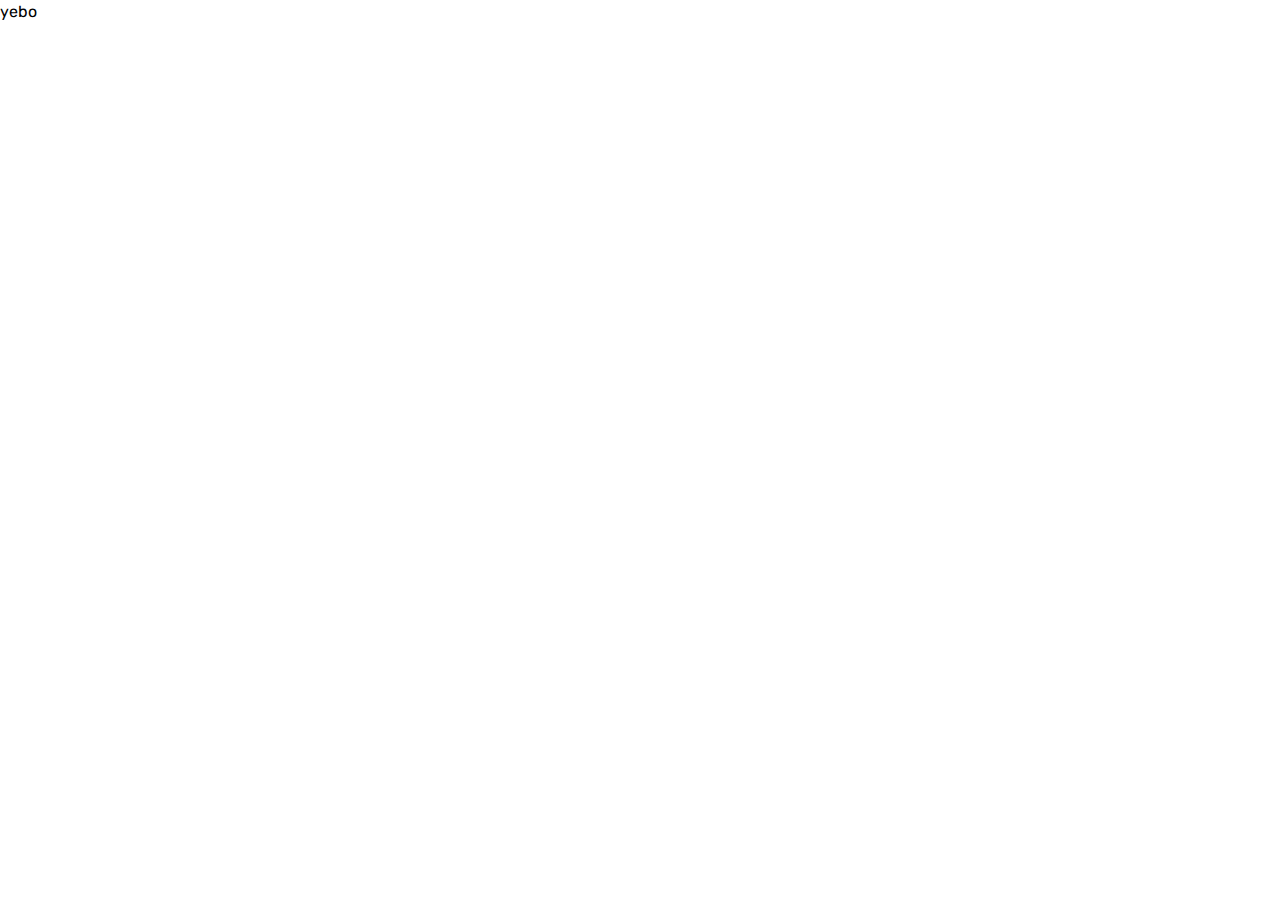
==== commit b1adafca: "just changed the index html to old and started afresh" ====
--- a/index.html
+++ b/index.html
@@ -1,619 +1,163 @@
 <!DOCTYPE html>
 <html lang="en" class="scroll-smooth">
-  <head>
-    <meta charset="UTF-8" />
-    <meta http-equiv="X-UA-Compatible" content="IE=edge" />
-    <meta name="viewport" content="width=device-width, initial-scale=1.0" />
-    <link rel="preconnect" href="https://fonts.googleapis.com" />
-    <link rel="preconnect" href="https://fonts.gstatic.com" crossorigin />
-    <link
-      href="https://fonts.googleapis.com/css2?family=Rubik:wght@400;600;700&display=swap"
-      rel="stylesheet"
-    />
+	<head>
+		<meta charset="UTF-8" />
+		<meta http-equiv="X-UA-Compatible" content="IE=edge" />
+		<meta name="viewport" content="width=device-width, initial-scale=1.0" />
+		<link rel="preconnect" href="https://fonts.googleapis.com" />
+		<link rel="preconnect" href="https://fonts.gstatic.com" crossorigin />
+		<link
+			href="https://fonts.googleapis.com/css2?family=Rubik:wght@400;600;700&display=swap"
+			rel="stylesheet"
+		/>
 
-    <link rel="stylesheet" href="css/style.css" />
-    <script src="js/script.js" defer></script>
-    <title>Bookmark Website</title>
-  </head>
-  <body class="overflow-x-hidden">
-    <nav class="container relative mx-auto p-6">
-      <!-- Flex Container For Nav Items -->
-      <div class="flex items-center justify-between space-x-20 my-6">
-        <!-- Logo -->
-        <div class="z-30">
-          <img src="images/logo-bookmark.svg" alt="" id="logo" />
-        </div>
+		<link rel="stylesheet" href="css/style.css" />
+		<script src="js/script.js" defer></script>
+		<title>Bookmark Website</title>
+	</head>
+	<body class="overflow-x-hidden">
+		<h1>yebo</h1>
 
-        <!-- Menu Items -->
-        <div
-          class="hidden items-center space-x-10 uppercase text-grayishBlue md:flex"
-        >
-          <a href="#features" class="tracking-widest hover:text-softRed"
-            >Features</a
-          >
-          <a href="#download" class="tracking-widest hover:text-softRed"
-            >Download</a
-          >
-          <a href="#faq" class="tracking-widest hover:text-softRed">FAQ</a>
+		<nav class="container relative mx-auto p-6">
+			<!-- Flex Container For Nav Items -->
+		</nav>
 
-          <a
-            href="#"
-            class="px-8 py-2 text-white bg-softRed border-2 border-softRed rounded-lg shadow-md hover:text-softRed hover:bg-white"
-            >Login</a
-          >
-        </div>
-        <!-- Hamburger Button -->
-        <button
-          id="menu-btn"
-          class="z-30 block md:hidden focus:outline-none hamburger"
-        >
-          <span class="hamburger-top"></span>
-          <span class="hamburger-middle"></span>
-          <span class="hamburger-bottom"></span>
-        </button>
-      </div>
-      <!-- Mobile Menu -->
-      <div
-        id="menu"
-        class="fixed inset-0 z-20 hidden flex-col items-center self-end w-full h-full m-h-screen px-6 py-1 pt-24 pb-4 tracking-widest text-white uppercase divide-y divide-gray-500 opacity-90 bg-veryDarkBlue"
-      >
-        <div class="w-full py-3 text-center">
-          <a href="#features" class="block hover:text-softRed">Features</a>
-        </div>
-        <div class="w-full py-3 text-center">
-          <a href="#download" class="block hover:text-softRed">Download</a>
-        </div>
-        <div class="w-full py-3 text-center">
-          <a href="#faq" class="block hover:text-softRed">FAQ</a>
-        </div>
-        <div class="w-full py-3 text-center">
-          <a href="#" class="block hover:text-softRed">Login</a>
-        </div>
-      </div>
-    </nav>
+		<!-- Logo -->
 
-    <!-- Hero Section -->
-    <section id="hero">
-      <!-- Container For Image & Content -->
-      <div
-        class="container flex flex-col-reverse mx-auto p-6 lg:flex-row lg:mb-0"
-      >
-        <!-- Content -->
-        <div class="flex flex-col space-y-10 lg:mt-16 lg:w-1/2">
-          <h1
-            class="text-3xl font-semibold text-center lg:text-6xl lg:text-left"
-          >
-            A Simple Bookmark Manager
-          </h1>
-          <p
-            class="max-w-md mx-auto text-lg text-center text-gray-400 lg:text-2xl lg:text-left lg:mt-0 lg:mx-0"
-          >
-            A clean and simple interface to organize your favourite websites.
-            Open a new browser tab and see your sites load instantly. Try it for
-            free.
-          </p>
+		<!-- Menu Items -->
 
-          <!-- Buttons Container -->
-          <div
-            class="flex items-center justify-center w-full space-x-4 lg:justify-start"
-          >
-            <a
-              href="#"
-              class="p-4 text-sm font-semibold text-white bg-softBlue rounded shadow-md border-2 border-softBlue md:text-base hover:bg-white hover:text-softBlue"
-              >Get It On Chrome</a
-            >
-            <a
-              href="#"
-              class="p-4 text-sm font-semibold text-black bg-gray-300 rounded shadow-md border-2 border-gray-300 md:text-base hover:bg-white hover:text-gray-600"
-              >Get It On Firefox</a
-            >
-          </div>
-        </div>
+		<!-- Hamburger Button -->
 
-        <!-- Image -->
-        <div class="relative mx-auto lg:mx-0 lg:mb-0 lg:w-1/2">
-          <div class="bg-hero"></div>
-          <img
-            src="images/illustration-hero.svg"
-            alt=""
-            class="relative z-10 lg:top-24 xl:top-0 overflow-x-visible"
-          />
-        </div>
-      </div>
-    </section>
+		<!-- Mobile Menu -->
 
-    <!-- Features Heading -->
-    <section id="features">
-      <div class="container mx-auto mt-16 px-6">
-        <h2 class="mb-6 text-4xl font-semibold text-center">Features</h2>
-        <p class="max-w-md mx-auto text-center text-grayishBlue">
-          Our aim is to make it quick and easy for you to access your favourite
-          websites. Your bookmarks sync between your devices so you can access
-          them on the go.
-        </p>
-      </div>
-    </section>
+		<!-- Hero Section -->
 
-    <!-- Features Tabs -->
-    <section id="tabs">
-      <!-- Tabs/Panels Container -->
-      <div class="container relative mx-auto my-6 mb-32 mt-12 px-6">
-        <div class="bg-tabs"></div>
-        <!-- Tabs Flex Container -->
-        <div
-          class="flex flex-col justify-center max-w-xl mx-auto mb-6 border-b md:space-x-10 md:flex-row"
-        >
-          <!-- Tab 1 -->
-          <div
-            class="flex justify-center text-center cursor-pointer text-gray-600 border-b md:border-b-0 hover:text-softRed md:w-1/3 tab"
-            data-target="panel-1"
-          >
-            <div class="py-5 border-b-4 border-softRed" data-target="panel-1">
-              Simple Bookmarking
-            </div>
-          </div>
+		<!-- Container For Image & Content -->
 
-          <!-- Tab 2 -->
-          <div
-            class="flex justify-center text-center cursor-pointer text-gray-600 border-b md:border-b-0 hover:text-softRed md:w-1/3 tab"
-            data-target="panel-2"
-          >
-            <div class="py-5" data-target="panel-2">Speedy Searching</div>
-          </div>
+		<!-- Content -->
 
-          <!-- Tab 3 -->
-          <div
-            class="flex justify-center text-center cursor-pointer text-gray-600 border-b md:border-b-0 hover:text-softRed md:w-1/3 tab"
-            data-target="panel-3"
-          >
-            <div class="py-5" data-target="panel-3">Easy Sharing</div>
-          </div>
-        </div>
+		<!-- Buttons Container -->
 
-        <!-- Tab Panels -->
-        <div id="panels" class="container mx-auto">
-          <!-- Panel 1 -->
-          <div
-            class="flex flex-col py-5 md:flex-row md:space-x-7 panel panel-1"
-          >
-            <!-- Panel Image -->
-            <div class="flex justify-center md:w-1/2">
-              <img
-                src="images/illustration-features-tab-1.svg"
-                alt=""
-                class="relative z-10"
-              />
-            </div>
-            <!-- Panel Content -->
-            <div class="flex flex-col space-y-8 md:w-1/2">
-              <h3
-                class="mt-32 text-3xl font-semibold text-center md:mt-0 md:text-left"
-              >
-                Bookmark in one click
-              </h3>
-              <p class="max-w-md text-center text-grayishBlue md:text-left">
-                Organize your bookmarks however you like. Our simple
-                drag-and-drop interface gives you complete control over how you
-                manage your favourite sites.
-              </p>
-              <div class="mx-auto md:mx-0">
-                <a
-                  href="#"
-                  class="px-6 py-3 mt-4 font-semibold text-white border-2 border-white rounded-lg md:inline-flex bg-softBlue hover:bg-white hover:text-softBlue hover:border-softBlue hover:border-2"
-                  >More Info</a
-                >
-              </div>
-            </div>
-          </div>
+		<!-- Image -->
 
-          <!-- Panel 2 -->
-          <div
-            class="flex flex-col hidden py-5 md:flex-row md:space-x-7 panel panel-2"
-          >
-            <!-- Panel Image -->
-            <div class="flex justify-center md:w-1/2">
-              <img
-                src="images/illustration-features-tab-2.svg"
-                alt=""
-                class="relative z-10"
-              />
-            </div>
-            <!-- Panel Content -->
-            <div class="flex flex-col space-y-8 md:w-1/2">
-              <h3
-                class="mt-14 text-3xl font-semibold text-center md:mt-0 md:text-left"
-              >
-                Intelligent search
-              </h3>
-              <p class="max-w-md text-center text-grayishBlue md:text-left">
-                Our powerful search feature will help you find saved sites in no
-                time at all. No need to trawl through all of your bookmarks.
-              </p>
-              <div class="mx-auto md:mx-0">
-                <a
-                  href="#"
-                  class="px-6 py-3 mt-4 font-semibold text-white border-2 border-white rounded-lg md:inline-flex bg-softBlue hover:bg-white hover:text-softBlue hover:border-softBlue hover:border-2"
-                  >More Info</a
-                >
-              </div>
-            </div>
-          </div>
+		<!-- Features Heading -->
 
-          <!-- Panel 3 -->
-          <div
-            class="flex flex-col hidden py-5 md:flex-row md:space-x-7 panel panel-3"
-          >
-            <!-- Panel Image -->
-            <div class="flex justify-center md:w-1/2">
-              <img
-                src="images/illustration-features-tab-3.svg"
-                alt=""
-                class="relative z-10"
-              />
-            </div>
-            <!-- Panel Content -->
-            <div class="flex flex-col space-y-8 md:w-1/2">
-              <h3
-                class="mt-14 text-3xl font-semibold text-center md:mt-0 md:text-left"
-              >
-                Share your bookmarks
-              </h3>
-              <p class="max-w-md text-center text-grayishBlue md:text-left">
-                Easily share your bookmarks and collections with others. Create
-                a shareable a link that you can send at the click of a button.
-              </p>
-              <div class="mx-auto md:mx-0">
-                <a
-                  href="#"
-                  class="px-6 py-3 mt-4 font-semibold text-white border-2 border-white rounded-lg md:inline-flex bg-softBlue hover:bg-white hover:text-softBlue hover:border-softBlue hover:border-2"
-                  >More Info</a
-                >
-              </div>
-            </div>
-          </div>
-        </div>
-      </div>
-    </section>
+		<!-- Features Tabs -->
 
-    <!-- Download Heading -->
-    <section id="download">
-      <div class="container mx-auto px-6">
-        <h2 class="mb-6 text-3xl font-semibold text-center md:text-4xl">
-          Download the extension
-        </h2>
-        <p class="max-w-lg mx-auto text-center text-grayishBlue">
-          We've got more browsers in the pipeline. Please do let us know if
-          you've got a favourite you'd like us to prioritize.
-        </p>
-      </div>
-    </section>
+		<!-- Tab 1 -->
 
-    <!-- Download Boxes -->
-    <section id="download-boxes" class="py-32">
-      <!-- Boxes Container -->
-      <div
-        class="relative flex flex-col items-center max-w-5xl mx-auto space-y-10 px-10 md:px-6 md:space-y-0 md:space-x-7 md:flex-row"
-      >
-        <!-- Box 1 -->
-        <div
-          class="flex flex-col w-full py-6 space-y-4 text-center rounded-lg shadow-lg md:w-1/3"
-        >
-          <!-- Image -->
-          <div class="flex justify-center">
-            <img src="images/logo-chrome.svg" alt="" />
-          </div>
-          <!-- Text -->
-          <h5 class="pt-6 text-xl font-bold">Add to Chrome</h5>
-          <p class="text-gray-400">Minimum Version 62</p>
+		<!-- Tab 2 -->
 
-          <!-- Dots -->
-          <div class="bg-dots bg-repeat-x px-6 pt-6 capitalize">
-            <a
-              href="#"
-              class="block w-full py-3 text-white duration-200 border-2 rounded-lg bg-softBlue hover:text-softBlue hover:bg-white border-softBlue"
-              >Add & Install Extension</a
-            >
-          </div>
-        </div>
+		<!-- Tab 3 -->
 
-        <!-- Box 2 -->
-        <div class="w-full md:w-1/3">
-          <div
-            class="flex flex-col w-full py-6 space-y-4 text-center rounded-lg shadow-lg md:mt-8"
-          >
-            <!-- Image -->
-            <div class="flex justify-center">
-              <img src="images/logo-firefox.svg" alt="" />
-            </div>
-            <!-- Text -->
-            <h5 class="pt-6 text-xl font-bold">Add to Firefox</h5>
-            <p class="text-gray-400">Minimum Version 55</p>
+		<!-- Tab Panels -->
 
-            <!-- Dots -->
-            <div class="bg-dots bg-repeat-x px-6 pt-6 capitalize">
-              <a
-                href="#"
-                class="block w-full py-3 text-white duration-200 border-2 rounded-lg bg-softBlue hover:text-softBlue hover:bg-white border-softBlue"
-                >Add & Install Extension</a
-              >
-            </div>
-          </div>
-        </div>
+		<!-- Panel 1 -->
 
-        <!-- Box 3 -->
-        <div class="w-full md:w-1/3">
-          <div
-            class="flex flex-col w-full py-6 space-y-4 text-center rounded-lg shadow-lg md:mt-16"
-          >
-            <!-- Image -->
-            <div class="flex justify-center">
-              <img src="images/logo-opera.svg" alt="" />
-            </div>
-            <!-- Text -->
-            <h5 class="pt-6 text-xl font-bold">Add to Opera</h5>
-            <p class="text-gray-400">Minimum Version 46</p>
+		<!-- Panel Image -->
 
-            <!-- Dots -->
-            <div class="bg-dots bg-repeat-x px-6 pt-6 capitalize">
-              <a
-                href="#"
-                class="block w-full py-3 text-white duration-200 border-2 rounded-lg bg-softBlue hover:text-softBlue hover:bg-white border-softBlue"
-                >Add & Install Extension</a
-              >
-            </div>
-          </div>
-        </div>
-      </div>
-    </section>
+		<!-- Panel Content -->
 
-    <!-- FAQ Heading -->
-    <section id="faq">
-      <div class="container mx-auto">
-        <h2 class="mb-6 text-3xl font-semibold text-center md:text-4xl">
-          Frequently Asked Questions
-        </h2>
-        <p class="max-w-lg px-6 mx-auto text-center text-graishBlue">
-          Here are some of our FAQs. If you have any other questions you'd like
-          answered please feel free to email us.
-        </p>
-      </div>
-    </section>
+		<!-- Panel 2 -->
 
-    <!-- FAQ Accordion -->
-    <section id="faq-accordion">
-      <!-- Main Container -->
-      <div class="container mx-auto px-6 mb-32">
-        <!-- Accordion Container -->
-        <div class="max-w-2xl m-8 mx-auto overflow-hidden">
-          <!-- Tab 1 -->
-          <div class="py-1 border-b outline-none group" tabindex="1">
-            <!-- Tab Flex Container -->
-            <div
-              class="flex items-center justify-between py-3 text-gray-500 transition duration-500 cursor-pointer group ease"
-            >
-              <!-- Tab Title -->
-              <div
-                class="transition duration-500 ease group-hover:text-red-500"
-              >
-                What is Bookmark?
-              </div>
-              <!-- Arrow -->
-              <div
-                class="transition duration-500 ease group-focus:-rotate-180 group-focus:text-red-500"
-              >
-                <svg xmlns="http://www.w3.org/2000/svg" width="18" height="12">
-                  <path
-                    fill="none"
-                    stroke="currentColor"
-                    stroke-width="3"
-                    d="M1 1l8 8 8-8"
-                  />
-                </svg>
-              </div>
-            </div>
+		<!-- Panel Image -->
 
-            <!-- Tab Inner Content -->
-            <div
-              class="overflow-hidden transition duration-500 group-focus:max-h-screen max-h-0 ease"
-            >
-              <p class="py-2 text-justify text-gray-400">
-                Lorem ipsum dolor sit amet consectetur adipisicing elit. Fugiat,
-                repellat amet doloribus consequuntur eos similique provident
-                tempora voluptates iure quia fuga dicta voluptatibus culpa
-                mollitia recusandae delectus id suscipit labore?
-              </p>
-            </div>
-          </div>
+		<!-- Panel Content -->
 
-          <!-- Tab 2 -->
-          <div class="py-1 border-b outline-none group" tabindex="2">
-            <!-- Tab Flex Container -->
-            <div
-              class="flex items-center justify-between py-3 text-gray-500 transition duration-500 cursor-pointer group ease"
-            >
-              <!-- Tab Title -->
-              <div
-                class="transition duration-500 ease group-hover:text-red-500"
-              >
-                How can I request a new browser?
-              </div>
-              <!-- Arrow -->
-              <div
-                class="transition duration-500 ease group-focus:-rotate-180 group-focus:text-red-500"
-              >
-                <svg xmlns="http://www.w3.org/2000/svg" width="18" height="12">
-                  <path
-                    fill="none"
-                    stroke="currentColor"
-                    stroke-width="3"
-                    d="M1 1l8 8 8-8"
-                  />
-                </svg>
-              </div>
-            </div>
+		<!-- Panel Content -->
 
-            <!-- Tab Inner Content -->
-            <div
-              class="overflow-hidden transition duration-500 group-focus:max-h-screen max-h-0 ease"
-            >
-              <p class="py-2 text-justify text-gray-400">
-                Lorem ipsum dolor sit amet consectetur adipisicing elit. Fugiat,
-                repellat amet doloribus consequuntur eos similique provident
-                tempora voluptates iure quia fuga dicta voluptatibus culpa
-                mollitia recusandae delectus id suscipit labore?
-              </p>
-            </div>
-          </div>
+		<!-- Download Heading -->
 
-          <!-- Tab 3 -->
-          <div class="py-1 border-b outline-none group" tabindex="3">
-            <!-- Tab Flex Container -->
-            <div
-              class="flex items-center justify-between py-3 text-gray-500 transition duration-500 cursor-pointer group ease"
-            >
-              <!-- Tab Title -->
-              <div
-                class="transition duration-500 ease group-hover:text-red-500"
-              >
-                Is ther a mobile app?
-              </div>
-              <!-- Arrow -->
-              <div
-                class="transition duration-500 ease group-focus:-rotate-180 group-focus:text-red-500"
-              >
-                <svg xmlns="http://www.w3.org/2000/svg" width="18" height="12">
-                  <path
-                    fill="none"
-                    stroke="currentColor"
-                    stroke-width="3"
-                    d="M1 1l8 8 8-8"
-                  />
-                </svg>
-              </div>
-            </div>
+		<!-- Download Boxes -->
 
-            <!-- Tab Inner Content -->
-            <div
-              class="overflow-hidden transition duration-500 group-focus:max-h-screen max-h-0 ease"
-            >
-              <p class="py-2 text-justify text-gray-400">
-                Lorem ipsum dolor sit amet consectetur adipisicing elit. Fugiat,
-                repellat amet doloribus consequuntur eos similique provident
-                tempora voluptates iure quia fuga dicta voluptatibus culpa
-                mollitia recusandae delectus id suscipit labore?
-              </p>
-            </div>
-          </div>
+		<!-- Boxes Container -->
 
-          <!-- Tab 4 -->
-          <div class="py-1 border-b outline-none group" tabindex="4">
-            <!-- Tab Flex Container -->
-            <div
-              class="flex items-center justify-between py-3 text-gray-500 transition duration-500 cursor-pointer group ease"
-            >
-              <!-- Tab Title -->
-              <div
-                class="transition duration-500 ease group-hover:text-red-500"
-              >
-                What about other Chromium browsers
-              </div>
-              <!-- Arrow -->
-              <div
-                class="transition duration-500 ease group-focus:-rotate-180 group-focus:text-red-500"
-              >
-                <svg xmlns="http://www.w3.org/2000/svg" width="18" height="12">
-                  <path
-                    fill="none"
-                    stroke="currentColor"
-                    stroke-width="3"
-                    d="M1 1l8 8 8-8"
-                  />
-                </svg>
-              </div>
-            </div>
+		<!-- Box 1 -->
 
-            <!-- Tab Inner Content -->
-            <div
-              class="overflow-hidden transition duration-500 group-focus:max-h-screen max-h-0 ease"
-            >
-              <p class="py-2 text-justify text-gray-400">
-                Lorem ipsum dolor sit amet consectetur adipisicing elit. Fugiat,
-                repellat amet doloribus consequuntur eos similique provident
-                tempora voluptates iure quia fuga dicta voluptatibus culpa
-                mollitia recusandae delectus id suscipit labore?
-              </p>
-            </div>
-          </div>
-        </div>
-      </div>
-    </section>
+		<!-- Image -->
 
-    <!-- Newsletter Section -->
-    <section id="newsletter" class="bg-softBlue">
-      <!-- Main Container -->
-      <div class="max-w-lg mx-auto py-24">
-        <p
-          class="mb-6 text-lg tracking-widest text-center text-white uppercase"
-        >
-          35,000+ Already Joined
-        </p>
-        <h2
-          class="px-3 mb-6 text-3xl font-semibold text-center text-white md:text-4xl"
-        >
-          Stay up-to-date with what we're doing
-        </h2>
+		<!-- Text -->
 
-        <!-- Form -->
-        <form
-          class="flex flex-col items-start justify-center max-w-2xl mx-auto space-y-6 text-base px-6 md:flex-row md:space-y-0 md:space-x-4 md:px-0"
-        >
-          <!-- Input & Button Container -->
-          <div
-            class="flex flex-col justify-between items-center mx-auto md:flex-row md:mx-0"
-          >
-            <input
-              type="text"
-              class="flex-1 px-6 pt-3 pb-2 mb-4 rounded-lg border-1 border-white focus:outline-none md:mr-3 md:mb-0"
-              placeholder="Enter your email address"
-            />
+		<!-- Dots -->
 
-            <input
-              type="submit"
-              class="inline-flex px-6 py-3 font-semibold text-center text-white duration-200 transform rounded-lg cursor-pointer focus:outline-none bg-softRed hover:opacity-90"
-              value="Contact Us"
-            />
-          </div>
-        </form>
-      </div>
-    </section>
+		<!-- Box 2 -->
 
-    <!-- Footer -->
-    <footer class="py-16 bg-veryDarkBlue">
-      <!-- Footer Flex Container -->
-      <div
-        class="container flex flex-col items-center justify-between mx-auto space-y-16 px-6 md:flex-row md:space-y-0"
-      >
-        <!-- Logo/Menu Container -->
-        <div
-          class="flex flex-col items-center justify-between space-y-8 text-lg font-light md:flex-row md:space-y-0 md:space-x-14 text-grayishBlue"
-        >
-          <img src="images/logo-bookmark-footer.svg" alt="" class="mb-1" />
+		<!-- Image -->
 
-          <a href="#features" class="uppercase hover:text-softRed">Features</a>
-          <a href="#download" class="uppercase hover:text-softRed">Download</a>
-          <a href="#faq" class="uppercase hover:text-softRed">FAQ</a>
-        </div>
+		<!-- Text -->
 
-        <!-- Social Container -->
-        <div class="flex space-x-10">
-          <a href="#">
-            <img src="images/icon-facebook.svg" alt="" class="h-6 ficon" />
-          </a>
-          <a href="#">
-            <img src="images/icon-twitter.svg" alt="" class="h-6 ficon" />
-          </a>
-        </div>
-      </div>
-    </footer>
-  </body>
+		<!-- Dots -->
+
+		<!-- Box 3 -->
+
+		<!-- Image -->
+
+		<!-- Text -->
+
+		<!-- Dots -->
+
+		<!-- FAQ Heading -->
+
+		<!-- FAQ Accordion -->
+
+		<!-- Main Container -->
+
+		<!-- Accordion Container -->
+
+		<!-- Tab 1 -->
+
+		<!-- Tab Flex Container -->
+
+		<!-- Tab Title -->
+
+		<!-- Arrow -->
+
+		<!-- Tab Inner Content -->
+
+		<!-- Tab 2 -->
+
+		<!-- Tab Flex Container -->
+
+		<!-- Tab Title -->
+
+		<!-- Arrow -->
+
+		<!-- Tab Inner Content -->
+
+		<!-- Tab 3 -->
+
+		<!-- Tab Flex Container -->
+
+		<!-- Tab Title -->
+
+		<!-- Arrow -->
+
+		<!-- Tab Inner Content -->
+
+		<!-- Tab 4 -->
+
+		<!-- Tab Flex Container -->
+
+		<!-- Tab Title -->
+
+		<!-- Arrow -->
+
+		<!-- Tab Inner Content -->
+
+		<!-- Newsletter Section -->
+
+		<!-- Main Container -->
+
+		<!-- Form -->
+
+		<!-- Input & Button Container -->
+
+		<!-- Footer -->
+
+		<!-- Footer Flex Container -->
+
+		<!-- Logo/Menu Container -->
+
+		<!-- Social Container -->
+	</body>
 </html>
--- a/css/style.css
+++ b/css/style.css
@@ -1,5 +1,5 @@
 /*
-! tailwindcss v3.0.24 | MIT License | https://tailwindcss.com
+! tailwindcss v3.1.4 | MIT License | https://tailwindcss.com
 */
 
 /*
@@ -186,6 +186,8 @@
   font-family: inherit;
   /* 1 */
   font-size: 100%;
+  /* 1 */
+  font-weight: inherit;
   /* 1 */
   line-height: inherit;
   /* 1 */
@@ -415,15 +417,9 @@
   height: auto;
 }
 
-/*
-Ensure the default browser behavior of the `hidden` attribute.
-*/
-
-[hidden] {
-  display: none;
-}
-
 *, ::before, ::after {
+  --tw-border-spacing-x: 0;
+  --tw-border-spacing-y: 0;
   --tw-translate-x: 0;
   --tw-translate-y: 0;
   --tw-rotate: 0;
@@ -468,6 +464,100 @@
   --tw-backdrop-sepia:  ;
 }
 
+::-webkit-backdrop {
+  --tw-border-spacing-x: 0;
+  --tw-border-spacing-y: 0;
+  --tw-translate-x: 0;
+  --tw-translate-y: 0;
+  --tw-rotate: 0;
+  --tw-skew-x: 0;
+  --tw-skew-y: 0;
+  --tw-scale-x: 1;
+  --tw-scale-y: 1;
+  --tw-pan-x:  ;
+  --tw-pan-y:  ;
+  --tw-pinch-zoom:  ;
+  --tw-scroll-snap-strictness: proximity;
+  --tw-ordinal:  ;
+  --tw-slashed-zero:  ;
+  --tw-numeric-figure:  ;
+  --tw-numeric-spacing:  ;
+  --tw-numeric-fraction:  ;
+  --tw-ring-inset:  ;
+  --tw-ring-offset-width: 0px;
+  --tw-ring-offset-color: #fff;
+  --tw-ring-color: rgb(59 130 246 / 0.5);
+  --tw-ring-offset-shadow: 0 0 #0000;
+  --tw-ring-shadow: 0 0 #0000;
+  --tw-shadow: 0 0 #0000;
+  --tw-shadow-colored: 0 0 #0000;
+  --tw-blur:  ;
+  --tw-brightness:  ;
+  --tw-contrast:  ;
+  --tw-grayscale:  ;
+  --tw-hue-rotate:  ;
+  --tw-invert:  ;
+  --tw-saturate:  ;
+  --tw-sepia:  ;
+  --tw-drop-shadow:  ;
+  --tw-backdrop-blur:  ;
+  --tw-backdrop-brightness:  ;
+  --tw-backdrop-contrast:  ;
+  --tw-backdrop-grayscale:  ;
+  --tw-backdrop-hue-rotate:  ;
+  --tw-backdrop-invert:  ;
+  --tw-backdrop-opacity:  ;
+  --tw-backdrop-saturate:  ;
+  --tw-backdrop-sepia:  ;
+}
+
+::backdrop {
+  --tw-border-spacing-x: 0;
+  --tw-border-spacing-y: 0;
+  --tw-translate-x: 0;
+  --tw-translate-y: 0;
+  --tw-rotate: 0;
+  --tw-skew-x: 0;
+  --tw-skew-y: 0;
+  --tw-scale-x: 1;
+  --tw-scale-y: 1;
+  --tw-pan-x:  ;
+  --tw-pan-y:  ;
+  --tw-pinch-zoom:  ;
+  --tw-scroll-snap-strictness: proximity;
+  --tw-ordinal:  ;
+  --tw-slashed-zero:  ;
+  --tw-numeric-figure:  ;
+  --tw-numeric-spacing:  ;
+  --tw-numeric-fraction:  ;
+  --tw-ring-inset:  ;
+  --tw-ring-offset-width: 0px;
+  --tw-ring-offset-color: #fff;
+  --tw-ring-color: rgb(59 130 246 / 0.5);
+  --tw-ring-offset-shadow: 0 0 #0000;
+  --tw-ring-shadow: 0 0 #0000;
+  --tw-shadow: 0 0 #0000;
+  --tw-shadow-colored: 0 0 #0000;
+  --tw-blur:  ;
+  --tw-brightness:  ;
+  --tw-contrast:  ;
+  --tw-grayscale:  ;
+  --tw-hue-rotate:  ;
+  --tw-invert:  ;
+  --tw-saturate:  ;
+  --tw-sepia:  ;
+  --tw-drop-shadow:  ;
+  --tw-backdrop-blur:  ;
+  --tw-backdrop-brightness:  ;
+  --tw-backdrop-contrast:  ;
+  --tw-backdrop-grayscale:  ;
+  --tw-backdrop-hue-rotate:  ;
+  --tw-backdrop-invert:  ;
+  --tw-backdrop-opacity:  ;
+  --tw-backdrop-saturate:  ;
+  --tw-backdrop-sepia:  ;
+}
+
 .container {
   width: 100%;
 }
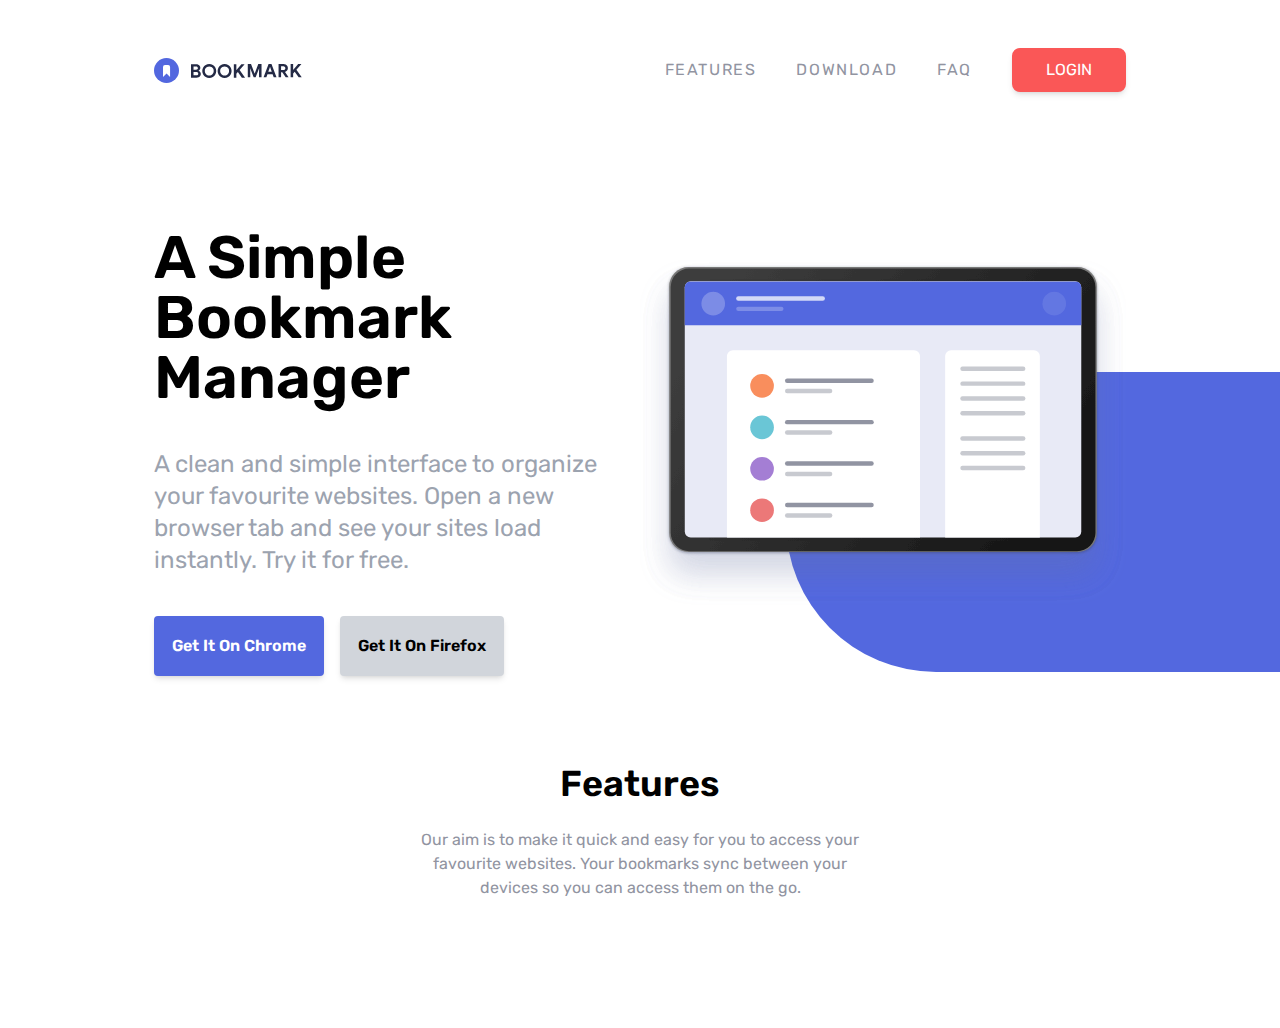
==== commit fcfea522: "finished the hero section" ====
--- a/index.html
+++ b/index.html
@@ -16,39 +16,116 @@
 		<title>Bookmark Website</title>
 	</head>
 	<body class="overflow-x-hidden">
-		<h1>yebo</h1>
-
 		<nav class="container relative mx-auto p-6">
 			<!-- Flex Container For Nav Items -->
+			<div class="flex items-center justify-between space-x-20 my-6">
+				<!-- Logo -->
+				<div class="z-30">
+					<img src="./images/logo-bookmark.svg" alt="" id="logo" />
+				</div>
+
+				<!-- Menu Items -->
+
+				<div
+					class="hidden items-center space-x-10 uppercase text-grayishBlue md:flex"
+				>
+					<a href="#features" class="tracking-widest hover:text-softRed"
+						>Features</a
+					>
+					<a href="#download" class="tracking-widest hover:text-softRed"
+						>Download</a
+					>
+					<a href="#faq" class="tracking-widest hover:text-softRed">FAQ</a>
+
+					<!-- button -->
+					<a
+						href="#"
+						class="px-8 py-2 bg-softRed text-white border-2 border-softRed rounded-lg shadow-md hover:text-softRed hover:bg-white"
+					>
+						Login
+					</a>
+				</div>
+
+				<!-- Hamburger Button -->
+
+				<!-- Mobile Menu -->
+			</div>
 		</nav>
 
-		<!-- Logo -->
-
-		<!-- Menu Items -->
-
-		<!-- Hamburger Button -->
-
-		<!-- Mobile Menu -->
-
 		<!-- Hero Section -->
-
-		<!-- Container For Image & Content -->
-
-		<!-- Content -->
-
-		<!-- Buttons Container -->
-
-		<!-- Image -->
+		<section id="hero">
+			<!-- Container For Image & Content -->
+			<div
+				class="container flex flex-col-reverse mx-auto p-6 lg:flex-row lg:mb-0"
+			>
+				<!-- Content -->
+				<div class="flex flex-col space-y-10 lg:mt-16 lg:w-1/2">
+					<h1
+						class="text-3xl font-semibold text-center lg:text-6xl lg:text-left"
+					>
+						A Simple Bookmark Manager
+					</h1>
+					<p
+						class="max-w-md mx-auto text-lg text-center text-gray-400 lg:text-2xl lg:text-left lg:mt-0 lg:mx-0"
+					>
+						A clean and simple interface to organize your favourite websites.
+						Open a new browser tab and see your sites load instantly. Try it for
+						free.
+					</p>
+
+					<!-- Buttons Container -->
+					<div
+						class="flex items-center justify-center w-full space-x-4 lg:justify-start"
+					>
+						<a
+							href="#"
+							class="p-4 text-sm font-semibold text-white bg-softBlue rounded shadow-md border-2 border-softBlue md:text-base hover:bg-white hover:text-softBlue"
+							>Get It On Chrome</a
+						>
+						<a
+							href="#"
+							class="p-4 text-sm font-semibold text-black bg-gray-300 rounded shadow-md border-2 border-gray-300 md:text-base hover:bg-white hover:text-gray-600"
+							>Get It On Firefox</a
+						>
+					</div>
+				</div>
+
+				<!-- Image -->
+				<div class="relative mx-auto lg:mx-0 lg:mb-0 lg:w-1/2">
+					<div class="bg-hero"></div>
+					<img
+						src="images/illustration-hero.svg"
+						alt=""
+						class="relative z-10 lg:top-24 xl:top-0 overflow-x-visible"
+					/>
+				</div>
+			</div>
+		</section>
 
 		<!-- Features Heading -->
 
+		<section id="features">
+			<div class="container mx-auto mt-16 px-6">
+				<h2 class="mb-6 text-4xl font-semibold text-center">Features</h2>
+				<p class="max-w-md mx-auto text-center text-grayishBlue">
+					Our aim is to make it quick and easy for you to access your favourite
+					websites. Your bookmarks sync between your devices so you can access
+					them on the go.
+				</p>
+			</div>
+		</section>
+
 		<!-- Features Tabs -->
-
-		<!-- Tab 1 -->
-
-		<!-- Tab 2 -->
-
-		<!-- Tab 3 -->
+		<section id="tabs">
+			<!-- tabs-container -->
+			<div class="container mx-auto relative my-6 mt-12 mb-32 px-6">
+				<!-- Tab 1 -->
+
+				<!-- Tab 2 -->
+
+				<!-- Tab 3 -->
+			</div>
+		</section>
 
 		<!-- Tab Panels -->
 
--- a/css/style.css
+++ b/css/style.css
@@ -695,6 +695,14 @@
   width: 100%;
 }
 
+.w-1 {
+  width: 0.25rem;
+}
+
+.w-1\/2 {
+  width: 50%;
+}
+
 .max-w-md {
   max-width: 28rem;
 }
@@ -799,6 +807,12 @@
   margin-bottom: calc(4rem * var(--tw-space-y-reverse));
 }
 
+.space-x-2 > :not([hidden]) ~ :not([hidden]) {
+  --tw-space-x-reverse: 0;
+  margin-right: calc(0.5rem * var(--tw-space-x-reverse));
+  margin-left: calc(0.5rem * calc(1 - var(--tw-space-x-reverse)));
+}
+
 .divide-y > :not([hidden]) ~ :not([hidden]) {
   --tw-divide-y-reverse: 0;
   border-top-width: calc(1px * calc(1 - var(--tw-divide-y-reverse)));
@@ -842,6 +856,10 @@
   border-width: 2px;
 }
 
+.border {
+  border-width: 1px;
+}
+
 .border-b {
   border-bottom-width: 1px;
 }
@@ -870,6 +888,46 @@
   border-color: rgb(255 255 255 / var(--tw-border-opacity));
 }
 
+.border-stone-600 {
+  --tw-border-opacity: 1;
+  border-color: rgb(87 83 78 / var(--tw-border-opacity));
+}
+
+.border-blue-400 {
+  --tw-border-opacity: 1;
+  border-color: rgb(96 165 250 / var(--tw-border-opacity));
+}
+
+.border-slate-800 {
+  --tw-border-opacity: 1;
+  border-color: rgb(30 41 59 / var(--tw-border-opacity));
+}
+
+.border-blue-500 {
+  --tw-border-opacity: 1;
+  border-color: rgb(59 130 246 / var(--tw-border-opacity));
+}
+
+.border-gray-500 {
+  --tw-border-opacity: 1;
+  border-color: rgb(107 114 128 / var(--tw-border-opacity));
+}
+
+.border-violet-400 {
+  --tw-border-opacity: 1;
+  border-color: rgb(167 139 250 / var(--tw-border-opacity));
+}
+
+.border-violet-600 {
+  --tw-border-opacity: 1;
+  border-color: rgb(124 58 237 / var(--tw-border-opacity));
+}
+
+.border-cyan-700 {
+  --tw-border-opacity: 1;
+  border-color: rgb(14 116 144 / var(--tw-border-opacity));
+}
+
 .bg-softRed {
   --tw-bg-opacity: 1;
   background-color: hsl(0 94% 66% / var(--tw-bg-opacity));
@@ -890,6 +948,51 @@
   background-color: rgb(209 213 219 / var(--tw-bg-opacity));
 }
 
+.bg-stone-600 {
+  --tw-bg-opacity: 1;
+  background-color: rgb(87 83 78 / var(--tw-bg-opacity));
+}
+
+.bg-blue-400 {
+  --tw-bg-opacity: 1;
+  background-color: rgb(96 165 250 / var(--tw-bg-opacity));
+}
+
+.bg-slate-800 {
+  --tw-bg-opacity: 1;
+  background-color: rgb(30 41 59 / var(--tw-bg-opacity));
+}
+
+.bg-blue-500 {
+  --tw-bg-opacity: 1;
+  background-color: rgb(59 130 246 / var(--tw-bg-opacity));
+}
+
+.bg-gray-500 {
+  --tw-bg-opacity: 1;
+  background-color: rgb(107 114 128 / var(--tw-bg-opacity));
+}
+
+.bg-violet-400 {
+  --tw-bg-opacity: 1;
+  background-color: rgb(167 139 250 / var(--tw-bg-opacity));
+}
+
+.bg-violet-600 {
+  --tw-bg-opacity: 1;
+  background-color: rgb(124 58 237 / var(--tw-bg-opacity));
+}
+
+.bg-cyan-600 {
+  --tw-bg-opacity: 1;
+  background-color: rgb(8 145 178 / var(--tw-bg-opacity));
+}
+
+.bg-cyan-700 {
+  --tw-bg-opacity: 1;
+  background-color: rgb(14 116 144 / var(--tw-bg-opacity));
+}
+
 .bg-dots {
   background-image: url('../images/bg-dots.svg');
 }
@@ -904,6 +1007,11 @@
 
 .p-4 {
   padding: 1rem;
+}
+
+.py-6 {
+  padding-top: 1.5rem;
+  padding-bottom: 1.5rem;
 }
 
 .px-8 {
@@ -946,11 +1054,6 @@
   padding-right: 2.5rem;
 }
 
-.py-6 {
-  padding-top: 1.5rem;
-  padding-bottom: 1.5rem;
-}
-
 .py-24 {
   padding-top: 6rem;
   padding-bottom: 6rem;
@@ -994,6 +1097,10 @@
   text-align: justify;
 }
 
+.font-serif {
+  font-family: ui-serif, Georgia, Cambria, "Times New Roman", Times, serif;
+}
+
 .text-3xl {
   font-size: 1.875rem;
   line-height: 2.25rem;
@@ -1048,6 +1155,10 @@
   letter-spacing: 0.1em;
 }
 
+.-tracking-widest {
+  letter-spacing: -0.1em;
+}
+
 .text-grayishBlue {
   --tw-text-opacity: 1;
   color: hsl(229 8% 60% / var(--tw-text-opacity));
@@ -1076,6 +1187,21 @@
 .text-gray-500 {
   --tw-text-opacity: 1;
   color: rgb(107 114 128 / var(--tw-text-opacity));
+}
+
+.text-stone-600 {
+  --tw-text-opacity: 1;
+  color: rgb(87 83 78 / var(--tw-text-opacity));
+}
+
+.text-blue-400 {
+  --tw-text-opacity: 1;
+  color: rgb(96 165 250 / var(--tw-text-opacity));
+}
+
+.text-softBlue {
+  --tw-text-opacity: 1;
+  color: hsl(231 69% 60% / var(--tw-text-opacity));
 }
 
 .opacity-90 {
@@ -1230,6 +1356,41 @@
   color: rgb(75 85 99 / var(--tw-text-opacity));
 }
 
+.hover\:text-stone-600:hover {
+  --tw-text-opacity: 1;
+  color: rgb(87 83 78 / var(--tw-text-opacity));
+}
+
+.hover\:text-rose-400:hover {
+  --tw-text-opacity: 1;
+  color: rgb(251 113 133 / var(--tw-text-opacity));
+}
+
+.hover\:text-blue-300:hover {
+  --tw-text-opacity: 1;
+  color: rgb(147 197 253 / var(--tw-text-opacity));
+}
+
+.hover\:text-slate-800:hover {
+  --tw-text-opacity: 1;
+  color: rgb(30 41 59 / var(--tw-text-opacity));
+}
+
+.hover\:text-blue-500:hover {
+  --tw-text-opacity: 1;
+  color: rgb(59 130 246 / var(--tw-text-opacity));
+}
+
+.hover\:text-gray-500:hover {
+  --tw-text-opacity: 1;
+  color: rgb(107 114 128 / var(--tw-text-opacity));
+}
+
+.hover\:text-gray-400:hover {
+  --tw-text-opacity: 1;
+  color: rgb(156 163 175 / var(--tw-text-opacity));
+}
+
 .hover\:opacity-90:hover {
   opacity: 0.9;
 }
@@ -1372,6 +1533,10 @@
     top: 6rem;
   }
 
+  .lg\:top-0 {
+    top: 0px;
+  }
+
   .lg\:mx-0 {
     margin-left: 0px;
     margin-right: 0px;
@@ -1389,8 +1554,20 @@
     margin-top: 0px;
   }
 
+  .lg\:mt-24 {
+    margin-top: 6rem;
+  }
+
+  .lg\:flex {
+    display: flex;
+  }
+
   .lg\:w-1\/2 {
     width: 50%;
+  }
+
+  .lg\:w-1 {
+    width: 0.25rem;
   }
 
   .lg\:flex-row {
@@ -1414,10 +1591,19 @@
     font-size: 1.5rem;
     line-height: 2rem;
   }
+
+  .lg\:text-3xl {
+    font-size: 1.875rem;
+    line-height: 2.25rem;
+  }
 }
 
 @media (min-width: 1440px) {
   .xl\:top-0 {
     top: 0px;
   }
-}
+
+  .xl\:mt-0 {
+    margin-top: 0px;
+  }
+}
